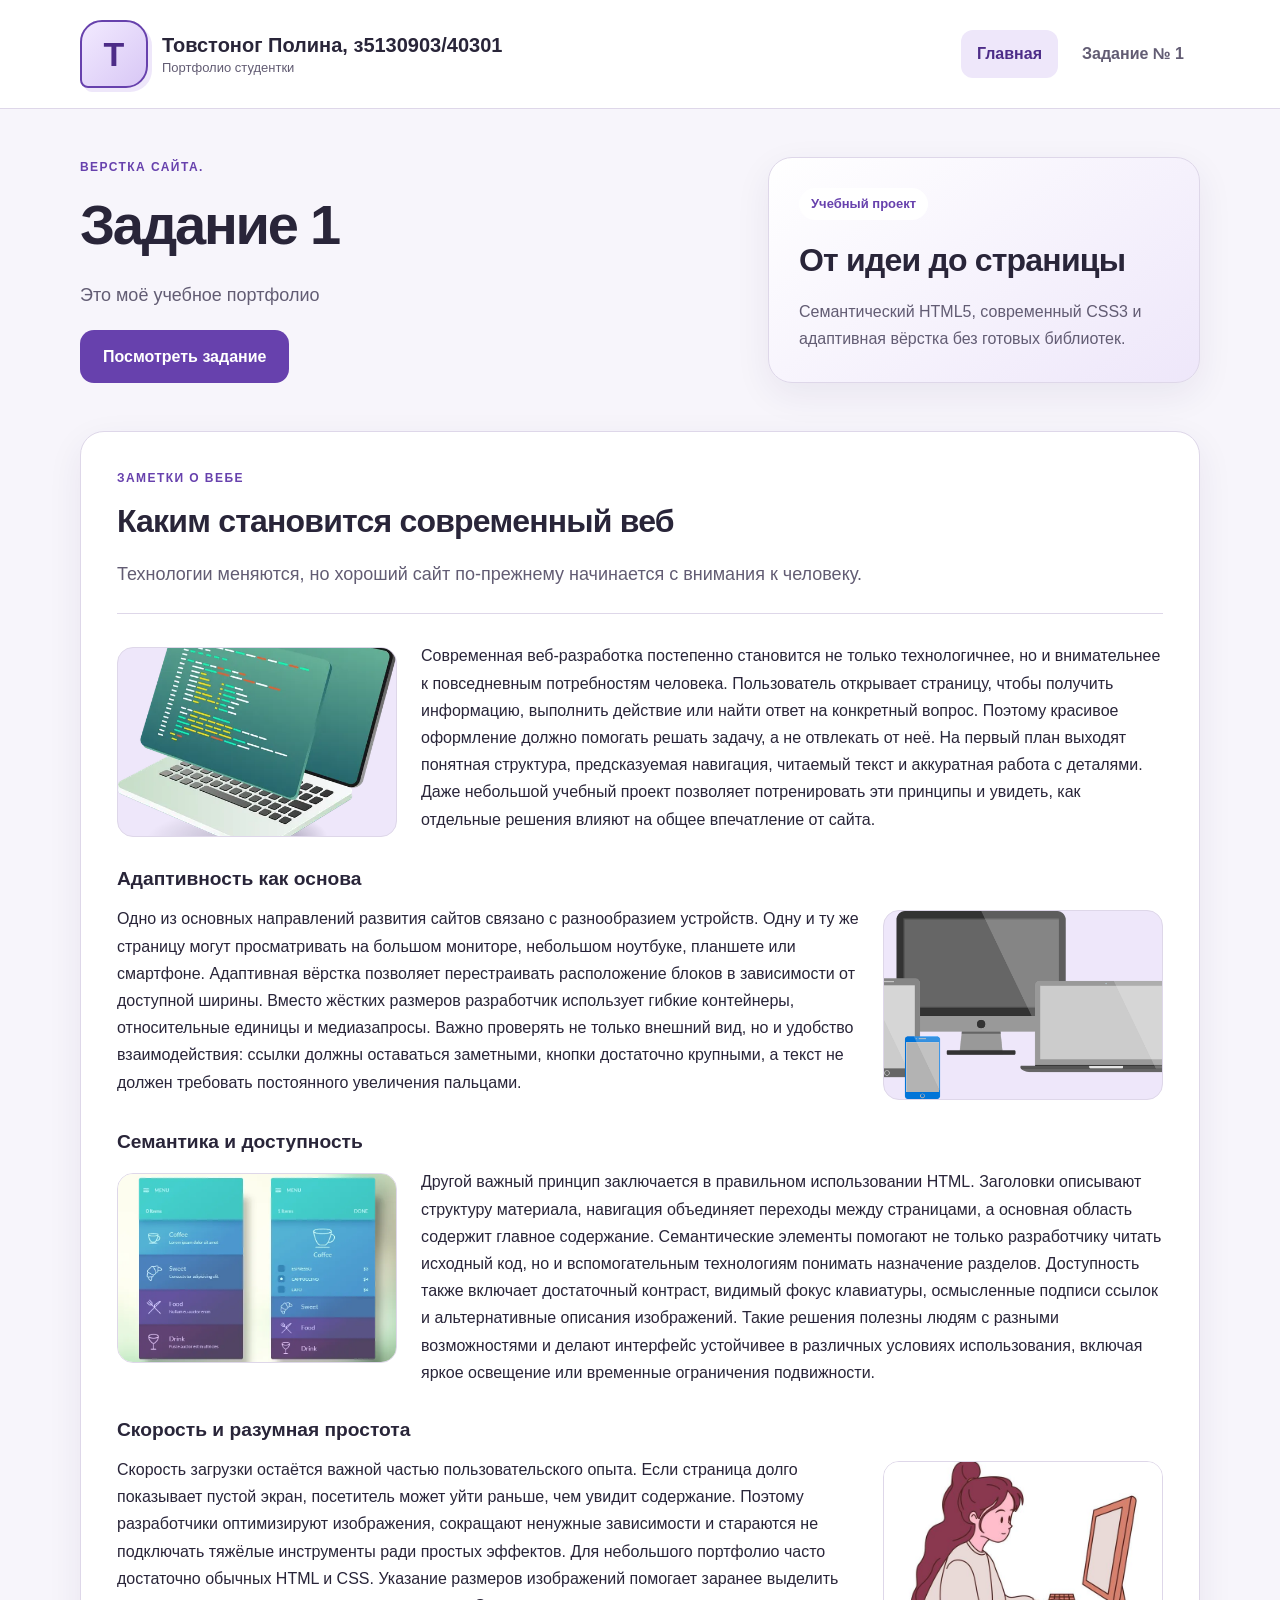
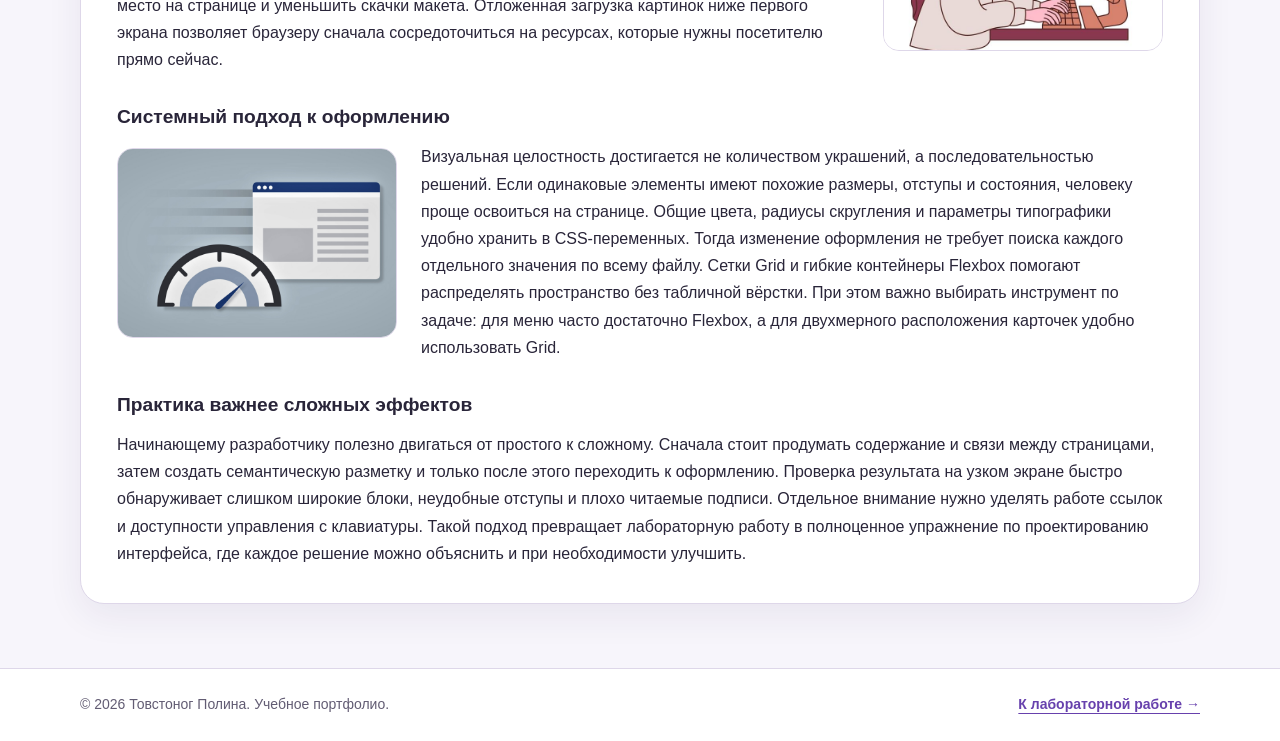
==== index.html @ 8fb8e0f7 "Add files via upload" ====
<!DOCTYPE html> <!-- Указываем, что документ использует современный стандарт HTML5. -->
<html lang="ru"> <!-- Открываем документ и сообщаем браузеру, что язык страницы — русский. -->
<head> <!-- Начинаем служебную часть: её содержимое не выводится в основной области страницы. -->
    <meta charset="UTF-8"> <!-- Устанавливаем кодировку UTF-8 для корректного отображения кириллицы. -->
    <meta name="viewport" content="width=device-width, initial-scale=1.0"> <!-- Подстраиваем ширину страницы под экран устройства, в том числе смартфона. -->
    <meta name="description" content="Учебное портфолио Полины: знакомство, статья о веб-разработке и лабораторная работа по прототипированию."> <!-- Добавляем краткое описание страницы. -->
    <title>Товстоног Полина, з5130903/40301</title> <!-- Задаём название вкладки браузера. -->
    <link rel="stylesheet" href="style.css"> <!-- Подключаем общий внешний файл стилей для обеих страниц. -->
</head> <!-- Завершаем служебную часть документа. -->
<body> <!-- Открываем видимую часть страницы. -->
    <a class="skip-link" href="#main-content">Перейти к содержимому</a> <!-- Позволяем пользователю клавиатуры быстро пропустить навигацию. -->
    <header class="site-header"> <!-- Создаём семантическую шапку сайта. -->
        <div class="container header-inner"> <!-- Ограничиваем ширину содержимого шапки и располагаем его с помощью Flexbox. -->
            <a class="brand" href="index.html" aria-label="Главная страница"> <!-- Делаем название и логотип ссылкой на главную. -->
                <span class="logo" aria-hidden="true">Т</span> <!-- Создаём логотип без изображения: внешний вид полностью задаётся в CSS. -->
                <span class="brand-text">Товстоног Полина, з5130903/40301<span class="brand-caption">Портфолио студентки</span></span> <!-- Выводим имя и поясняющую подпись. -->
            </a> <!-- Закрываем ссылку с логотипом и названием. -->
            <nav class="site-nav" aria-label="Основная навигация"> <!-- Обозначаем основной блок навигации по сайту. -->
                <ul class="nav-list"> <!-- Объединяем пункты меню в неупорядоченный список. -->
                    <li><a href="index.html" aria-current="page">Главная</a></li> <!-- Ссылаемся на главную и отмечаем её как текущую страницу. -->
                    <li><a href="task1.html">Задание № 1</a></li> <!-- Добавляем переход на отдельную страницу лабораторной работы. -->
                </ul> <!-- Закрываем список пунктов меню. -->
            </nav> <!-- Завершаем навигационный блок. -->
        </div> <!-- Закрываем внутренний контейнер шапки. -->
    </header> <!-- Завершаем шапку сайта. -->
    <main id="main-content" class="container main-content"> <!-- Открываем основную область страницы; идентификатор используется ссылкой быстрого перехода. -->
        <section class="hero" aria-labelledby="hero-title"> <!-- Создаём вводный раздел и связываем его с заголовком. -->
            <div> <!-- Объединяем текстовую часть вводного блока. -->
                <p class="eyebrow">Верстка сайта.</p> <!-- Добавляем небольшую надпись над главным заголовком. -->
                <h1 id="hero-title">Задание 1</h1> <!-- Выводим главный заголовок страницы. -->
                <p class="hero-description">Это моё учебное портфолио</p> <!-- Кратко объясняем назначение портфолио. -->
                <a class="button" href="task1.html">Посмотреть задание</a> <!-- Оформляем обычную ссылку как кнопку перехода. -->
            </div> <!-- Завершаем текстовую часть вводного блока. -->
            <aside class="intro-card" aria-label="О проекте"> <!-- Добавляем вспомогательную информацию о проекте. -->
                <span class="card-label">Учебный проект</span> <!-- Выводим короткую подпись карточки. -->
                <h2>От идеи до страницы</h2> <!-- Добавляем заголовок информационной карточки. -->
                <p>Семантический HTML5, современный CSS3 и адаптивная вёрстка без готовых библиотек.</p> <!-- Перечисляем основные особенности реализации. -->
            </aside> <!-- Закрываем вспомогательную карточку. -->
        </section> <!-- Завершаем вводный раздел. -->
        <article class="article-card" aria-labelledby="article-title"> <!-- Создаём самостоятельную статью; её текст превышает 350 слов. -->
            <header class="article-header"> <!-- Выделяем вступительную часть статьи. -->
                <p class="eyebrow">Заметки о вебе</p> <!-- Обозначаем рубрику статьи. -->
                <h2 id="article-title">Каким становится современный веб</h2> <!-- Выводим заголовок статьи. -->
                <p class="article-lead">Технологии меняются, но хороший сайт по-прежнему начинается с внимания к человеку.</p> <!-- Добавляем краткое вступление к статье. -->
            </header> <!-- Завершаем заголовочную часть статьи. -->
            <div class="article-body"> <!-- Объединяем текст и изображения; контейнер удерживает плавающие элементы внутри себя. -->
                <img class="article-image float-left" src="images/pic1.jpg" alt="Рабочее место для изучения веб-разработки" width="280" height="190"> <!-- Первое изображение обтекается текстом справа благодаря float: left. -->
                <p>Современная веб-разработка постепенно становится не только технологичнее, но и внимательнее к повседневным потребностям человека. Пользователь открывает страницу, чтобы получить информацию, выполнить действие или найти ответ на конкретный вопрос. Поэтому красивое оформление должно помогать решать задачу, а не отвлекать от неё. На первый план выходят понятная структура, предсказуемая навигация, читаемый текст и аккуратная работа с деталями. Даже небольшой учебный проект позволяет потренировать эти принципы и увидеть, как отдельные решения влияют на общее впечатление от сайта.</p> <!-- Первый абзац раскрывает значение удобства и структуры интерфейса. -->
                <h3>Адаптивность как основа</h3> <!-- Открываем подраздел об адаптации сайта к разным экранам. -->
                <img class="article-image float-right" src="images/pic2.jpg" alt="Просмотр сайта на экранах разных устройств" width="280" height="190" loading="lazy"> <!-- Второе изображение прижимаем вправо; отложенная загрузка уменьшает начальную нагрузку. -->
                <p>Одно из основных направлений развития сайтов связано с разнообразием устройств. Одну и ту же страницу могут просматривать на большом мониторе, небольшом ноутбуке, планшете или смартфоне. Адаптивная вёрстка позволяет перестраивать расположение блоков в зависимости от доступной ширины. Вместо жёстких размеров разработчик использует гибкие контейнеры, относительные единицы и медиазапросы. Важно проверять не только внешний вид, но и удобство взаимодействия: ссылки должны оставаться заметными, кнопки достаточно крупными, а текст не должен требовать постоянного увеличения пальцами.</p> <!-- Объясняем назначение адаптивной вёрстки и медиазапросов. -->
                <h3>Семантика и доступность</h3> <!-- Добавляем подраздел о смысловой структуре HTML. -->
                <img class="article-image float-left" src="images/pic3.jpg" alt="Изучение структуры HTML-документа" width="280" height="190" loading="lazy"> <!-- Третье изображение располагаем слева с обтеканием справа. -->
                <p>Другой важный принцип заключается в правильном использовании HTML. Заголовки описывают структуру материала, навигация объединяет переходы между страницами, а основная область содержит главное содержание. Семантические элементы помогают не только разработчику читать исходный код, но и вспомогательным технологиям понимать назначение разделов. Доступность также включает достаточный контраст, видимый фокус клавиатуры, осмысленные подписи ссылок и альтернативные описания изображений. Такие решения полезны людям с разными возможностями и делают интерфейс устойчивее в различных условиях использования, включая яркое освещение или временные ограничения подвижности.</p> <!-- Рассказываем о семантических элементах и доступности интерфейса. -->
                <h3>Скорость и разумная простота</h3> <!-- Начинаем подраздел о производительности сайта. -->
                <img class="article-image float-right" src="images/pic4.jpg" alt="Проверка скорости и качества веб-страницы" width="280" height="190" loading="lazy"> <!-- Четвёртое изображение размещаем справа и загружаем отложенно. -->
                <p>Скорость загрузки остаётся важной частью пользовательского опыта. Если страница долго показывает пустой экран, посетитель может уйти раньше, чем увидит содержание. Поэтому разработчики оптимизируют изображения, сокращают ненужные зависимости и стараются не подключать тяжёлые инструменты ради простых эффектов. Для небольшого портфолио часто достаточно обычных HTML и CSS. Указание размеров изображений помогает заранее выделить место на странице и уменьшить скачки макета. Отложенная загрузка картинок ниже первого экрана позволяет браузеру сначала сосредоточиться на ресурсах, которые нужны посетителю прямо сейчас.</p> <!-- Описываем способы уменьшения нагрузки и предотвращения скачков макета. -->
                <h3>Системный подход к оформлению</h3> <!-- Добавляем подраздел о согласованности дизайна. -->
                <img class="article-image float-left" src="images/pic5.jpg" alt="Подбор цветов и компонентов интерфейса" width="280" height="190" loading="lazy"> <!-- Пятое изображение размещаем слева, сохраняя чередование иллюстраций. -->
                <p>Визуальная целостность достигается не количеством украшений, а последовательностью решений. Если одинаковые элементы имеют похожие размеры, отступы и состояния, человеку проще освоиться на странице. Общие цвета, радиусы скругления и параметры типографики удобно хранить в CSS-переменных. Тогда изменение оформления не требует поиска каждого отдельного значения по всему файлу. Сетки Grid и гибкие контейнеры Flexbox помогают распределять пространство без табличной вёрстки. При этом важно выбирать инструмент по задаче: для меню часто достаточно Flexbox, а для двухмерного расположения карточек удобно использовать Grid.</p> <!-- Объясняем пользу CSS-переменных, единых стилей, Flexbox и Grid. -->
                <h3>Практика важнее сложных эффектов</h3> <!-- Открываем заключительный подраздел статьи. -->
                <p>Начинающему разработчику полезно двигаться от простого к сложному. Сначала стоит продумать содержание и связи между страницами, затем создать семантическую разметку и только после этого переходить к оформлению. Проверка результата на узком экране быстро обнаруживает слишком широкие блоки, неудобные отступы и плохо читаемые подписи. Отдельное внимание нужно уделять работе ссылок и доступности управления с клавиатуры. Такой подход превращает лабораторную работу в полноценное упражнение по проектированию интерфейса, где каждое решение можно объяснить и при необходимости улучшить.</p> <!-- Завершаем статью рекомендациями по разработке и проверке сайта. -->
            </div> <!-- Закрываем контейнер статьи с текстом и пятью изображениями. -->
        </article> <!-- Завершаем самостоятельную статью. -->
    </main> <!-- Закрываем основное содержимое главной страницы. -->
    <footer class="site-footer"> <!-- Создаём семантический подвал сайта. -->
        <div class="container footer-inner"> <!-- Ограничиваем ширину содержимого подвала и задаём гибкое расположение элементов. -->
            <p>© 2026 Товстоног Полина. Учебное портфолио.</p> <!-- Выводим информацию об авторе проекта. -->
            <a href="task1.html">К лабораторной работе →</a> <!-- Добавляем дополнительный переход на страницу задания. -->
        </div> <!-- Закрываем внутренний контейнер подвала. -->
    </footer> <!-- Завершаем подвал сайта. -->
</body> <!-- Закрываем видимую часть документа. -->
</html> <!-- Завершаем HTML-документ. -->
---- style.css ----
/* ==========================================================
   1. ОБЩИЕ НАСТРОЙКИ И ПЕРЕМЕННЫЕ
   Переменные позволяют менять оформление сразу на всём сайте.
   ========================================================== */

   :root {
    --page-bg: #f7f5fb;          /* Основной фон страницы. */
    --surface: #ffffff;        /* Фон карточек и шапки. */
    --text: #292539;            /* Основной цвет текста. */
    --muted: #625c73;           /* Цвет второстепенных подписей. */
    --accent: #6741ad;          /* Основной акцентный цвет. */
    --accent-dark: #4d2c88;     /* Цвет активного взаимодействия. */
    --accent-light: #eee7fa;    /* Светлый фон выделенных элементов. */
    --border: #ded7e9;          /* Цвет границ. */
    --radius: 24px;            /* Общее скругление крупных карточек. */
    --shadow: 0 12px 36px rgb(48 31 82 / 7%); /* Мягкая тень. */
}

/* Размер элемента включает внутренние отступы и границы.
   Это облегчает расчёт ширины и предотвращает переполнение. */
*,
*::before,
*::after {
    box-sizing: border-box;
}

body {
    margin: 0;                         /* Убираем стандартный отступ браузера. */
    min-height: 100vh;                  /* Страница занимает не меньше высоты окна. */
    display: flex;                     /* Располагаем шапку, main и подвал гибко. */
    flex-direction: column;            /* Основные области идут сверху вниз. */
    font-family: Arial, Helvetica, sans-serif; /* Используем локальные шрифты. */
    font-size: 16px;
    line-height: 1.7;                   /* Делаем длинный текст удобным для чтения. */
    color: var(--text);
    background: var(--page-bg);
    overflow-wrap: anywhere;            /* Очень длинные слова не расширяют страницу. */
}

/* Общая ширина содержимого: до 1120px на ПК и с отступами на телефоне. */
.container {
    width: min(1120px, calc(100% - 40px));
    margin-inline: auto;                /* Центрируем контейнер по горизонтали. */
}

.main-content {
    flex: 1;                           /* При коротком содержимом подвал остаётся внизу. */
    padding-block: 48px 64px;
    min-width: 0;
}

/* Убираем верхние отступы для предсказуемой вертикальной композиции. */
h1,
h2,
h3,
p {
    margin-top: 0;
}

h1,
h2,
h3 {
    line-height: 1.25;
}

h1 {
    margin-bottom: 20px;
    font-size: clamp(2rem, 5vw, 3.5rem); /* Размер плавно меняется вместе с экраном. */
    letter-spacing: -0.04em;
}

h2 {
    margin-bottom: 18px;
    font-size: clamp(1.5rem, 3vw, 2rem);
    letter-spacing: -0.025em;
}

h3 {
    margin-bottom: 14px;
    font-size: 1.2rem;
}

p {
    margin-bottom: 20px;
}

a {
    color: var(--accent);
    text-underline-offset: 4px;         /* Отодвигаем подчёркивание от букв. */
}

a:hover {
    color: var(--accent-dark);
}

/* Видимый контур помогает пользователям, которые перемещаются клавишей Tab. */
a:focus-visible {
    outline: 3px solid var(--accent);
    outline-offset: 5px;
}

/* ==========================================================
   2. ССЫЛКА БЫСТРОГО ПЕРЕХОДА
   Обычно скрыта за экраном, появляется при фокусе с клавиатуры.
   ========================================================== */

.skip-link {
    position: absolute;
    top: 12px;
    left: 12px;
    z-index: 10;
    padding: 10px 16px;
    color: var(--surface);
    background: var(--accent-dark);
    border-radius: 10px;
    transform: translateY(-200%);
}

.skip-link:focus {
    transform: translateY(0);
}

/* ==========================================================
   3. ШАПКА И CSS-ЛОГОТИП
   Flexbox располагает бренд слева, а меню справа.
   ========================================================== */

.site-header {
    background: var(--surface);
    border-bottom: 1px solid var(--border);
}

.header-inner {
    display: flex;
    justify-content: space-between;    /* Разводим бренд и меню по краям. */
    align-items: center;               /* Выравниваем элементы по вертикали. */
    gap: 24px;
    padding-block: 20px;
}

.brand {
    display: flex;
    align-items: center;
    gap: 14px;
    min-width: 0;
    color: var(--text);
    text-decoration: none;
}

/* Логотип размером 68 × 68px.
   Изображений нет: только буква, рамка, градиент, тень и скругление. */
.logo {
    display: grid;
    place-items: center;               /* Центрируем букву по обеим осям. */
    width: 68px;
    height: 68px;
    flex-shrink: 0;                     /* Не даём Flexbox уменьшать логотип. */
    border: 2px solid var(--accent);
    border-radius: 22px 22px 22px 8px;
    background: linear-gradient(135deg, #f2eaff, #d8c7f5);
    box-shadow: 4px 4px 0 var(--accent-light);
    color: var(--accent-dark);
    font-size: 34px;
    font-weight: 800;
    line-height: 1;
}

.brand-text {
    font-size: 20px;
    font-weight: 700;
    line-height: 1.4;
}

.brand-caption {
    display: block;                    /* Подпись начинается с новой строки. */
    color: var(--muted);
    font-size: 13px;
    font-weight: 400;
}

/* ==========================================================
   4. НАВИГАЦИЯ
   Убираем стандартные маркеры списка и располагаем ссылки в ряд.
   ========================================================== */

.nav-list {
    display: flex;
    flex-wrap: wrap;                    /* При нехватке места пункты переносятся. */
    gap: 8px;
    margin: 0;
    padding: 0;
    list-style: none;
}

.nav-list a {
    display: block;
    padding: 10px 16px;
    border-radius: 12px;
    color: var(--muted);
    font-weight: 600;
    text-decoration: none;
    transition: background-color 0.2s ease, color 0.2s ease;
}

/* aria-current одновременно сообщает текущую страницу
   вспомогательным технологиям и служит селектором оформления. */
.nav-list a[aria-current="page"],
.nav-list a:hover {
    color: var(--accent-dark);
    background: var(--accent-light);
}

/* ==========================================================
   5. ВВОДНЫЙ БЛОК И КНОПКИ-ССЫЛКИ
   Grid создаёт две колонки разной ширины.
   ========================================================== */

.hero {
    display: grid;
    grid-template-columns: minmax(0, 1.5fr) minmax(0, 1fr);
    align-items: center;
    gap: 40px;
    margin-bottom: 48px;
}

.eyebrow {
    margin-bottom: 12px;
    color: var(--accent);
    font-size: 12px;
    font-weight: 700;
    letter-spacing: 0.12em;
    text-transform: uppercase;
}

.hero-description {
    max-width: 62ch;                    /* Ограничиваем длину строки для читаемости. */
    color: var(--muted);
    font-size: 18px;
}

.button {
    display: inline-flex;
    justify-content: center;
    align-items: center;
    min-height: 48px;                   /* Достаточная высота для касания пальцем. */
    padding: 12px 22px;
    border: 1px solid transparent;
    border-radius: 14px;
    background: var(--accent);
    color: var(--surface);
    font-weight: 700;
    text-align: center;
    text-decoration: none;
    transition: background-color 0.2s ease;
}

.button:hover {
    background: var(--accent-dark);
    color: var(--surface);
}

.intro-card {
    padding: 30px;
    border: 1px solid var(--border);
    border-radius: var(--radius);
    background: linear-gradient(145deg, #ffffff, #eee7fa);
    box-shadow: var(--shadow);
}

.card-label {
    display: inline-block;
    margin-bottom: 20px;
    padding: 5px 12px;
    border-radius: 999px;               /* Получаем форму вытянутой капсулы. */
    background: var(--surface);
    color: var(--accent);
    font-size: 13px;
    font-weight: 700;
}

.intro-card p {
    margin-bottom: 0;
    color: var(--muted);
}

/* ==========================================================
   6. СТАТЬЯ И ОБТЕКАНИЕ ИЗОБРАЖЕНИЙ
   Float применяется только к картинкам, не к макету сайта.
   ========================================================== */

.article-card,
.content-card {
    padding: 36px;
    border: 1px solid var(--border);
    border-radius: var(--radius);
    background: var(--surface);
    box-shadow: var(--shadow);
    min-width: 0;                       /* Разрешаем карточкам сжиматься внутри Grid. */
}

.article-header {
    margin-bottom: 28px;
    padding-bottom: 24px;
    border-bottom: 1px solid var(--border);
}

.article-lead {
    margin-bottom: 0;
    color: var(--muted);
    font-size: 18px;
}

/* flow-root создаёт независимый контекст форматирования.
   Благодаря этому контейнер учитывает высоту плавающих картинок. */
.article-body {
    display: flow-root;
}

.article-body p {
    text-align: left;
}

/* Каждый подраздел начинается ниже предыдущих плавающих картинок.
   Внутри подраздела следующий за картинкой абзац обтекает её. */
.article-body h3 {
    clear: both;
    padding-top: 12px;
}

.article-image {
    display: block;
    width: 280px;
    max-width: 44%;                     /* На средних экранах оставляем место тексту. */
    height: auto;
    aspect-ratio: 28 / 19;              /* Сохраняем заданные пропорции области. */
    object-fit: cover;                  /* Фото заполняет область без искажения. */
    border: 1px solid var(--border);
    border-radius: 16px;
    background: var(--accent-light);    /* Фон области до загрузки изображения. */
    color: var(--muted);
    font-size: 14px;
}

.float-left {
    float: left;                       /* Прижимаем картинку влево, текст идёт справа. */
    margin: 5px 24px 18px 0;            /* Отделяем изображение от текста. */
}

.float-right {
    float: right;                      /* Прижимаем картинку вправо, текст идёт слева. */
    margin: 5px 0 18px 24px;
}

.article-body > :last-child {
    margin-bottom: 0;
}

/* ==========================================================
   7. СТРАНИЦА ЛАБОРАТОРНОЙ РАБОТЫ
   Основная колонка шире вспомогательной.
   ========================================================== */

.page-intro {
    margin-bottom: 36px;
}

.task-grid {
    display: grid;
    grid-template-columns: minmax(0, 1.7fr) minmax(0, 1fr);
    align-items: start;                 /* Карточки не растягиваются по высоте ряда. */
    gap: 24px;
}

.content-card h2:not(:first-child) {
    margin-top: 32px;
}

.content-card > :last-child {
    margin-bottom: 0;
}

.check-list {
    margin: 0;
    padding-left: 24px;
}

.check-list li {
    margin-bottom: 10px;
    padding-left: 4px;
}

.check-list li::marker {
    color: var(--accent);              /* Выделяем маркеры списка акцентным цветом. */
}

.project-details {
    margin: 0 0 28px;
}

.project-details dt {
    margin-top: 18px;
    color: var(--muted);
    font-size: 14px;
}

.project-details dt:first-child {
    margin-top: 0;
}

.project-details dd {
    margin: 4px 0 0;                    /* Убираем стандартный левый отступ dd. */
    font-weight: 600;
}

.task-aside .button {
    width: 100%;
}

/* ==========================================================
   8. ПОДВАЛ
   На широком экране подпись и ссылка находятся по краям.
   ========================================================== */

.site-footer {
    border-top: 1px solid var(--border);
    background: var(--surface);
}

.footer-inner {
    display: flex;
    justify-content: space-between;
    align-items: center;
    gap: 16px;
    padding-block: 24px;
    color: var(--muted);
    font-size: 14px;
}

.footer-inner p {
    margin: 0;
}

.footer-inner a {
    font-weight: 600;
}

/* ==========================================================
   9. АДАПТИВНОСТЬ: ПЛАНШЕТЫ И УЗКИЕ ОКНА
   Правила действуют при ширине области просмотра не более 800px.
   ========================================================== */

@media (max-width: 800px) {
    .header-inner {
        flex-wrap: wrap;               /* Разрешаем меню перейти на следующую строку. */
    }

    .hero,
    .task-grid {
        grid-template-columns: minmax(0, 1fr); /* Заменяем две колонки одной. */
    }

    .hero {
        gap: 24px;
    }

    .main-content {
        padding-block: 32px 48px;
    }

    .article-card,
    .content-card {
        padding: 28px;
    }
}

/* ==========================================================
   10. АДАПТИВНОСТЬ: СМАРТФОНЫ
   Уменьшаем отступы, перестраиваем меню и отменяем float.
   ========================================================== */

@media (max-width: 560px) {
    .container {
        width: calc(100% - 28px);       /* Оставляем по 14px с каждой стороны. */
    }

    .header-inner {
        gap: 20px;
        padding-block: 16px;
    }

    .logo {
        width: 56px;
        height: 56px;
        border-radius: 18px 18px 18px 6px;
        font-size: 28px;
    }

    .site-nav {
        width: 100%;                   /* Меню занимает отдельную строку. */
    }

    .nav-list {
        gap: 8px;
    }

    .nav-list li {
        flex: 1 1 130px;               /* Пункты делят строку; при необходимости переносятся. */
    }

    .nav-list a {
        padding: 11px 12px;
        text-align: center;
    }

    .hero {
        margin-bottom: 28px;
    }

    .hero-description,
    .article-lead {
        font-size: 16px;
    }

    .intro-card,
    .article-card,
    .content-card {
        padding: 22px;
        border-radius: 20px;
    }

    .article-image {
        width: 100%;
        max-width: 100%;
    }

    .float-left,
    .float-right {
        float: none;                   /* На телефоне текст идёт под изображением. */
        margin: 0 0 20px;
    }

    .footer-inner {
        flex-direction: column;        /* Элементы подвала располагаются вертикально. */
        align-items: flex-start;
        gap: 8px;
    }
}

/* Уважение настройки пользователя, который предпочитает меньше анимации. */
@media (prefers-reduced-motion: reduce) {
    .nav-list a,
    .button {
        transition: none;
    }
}
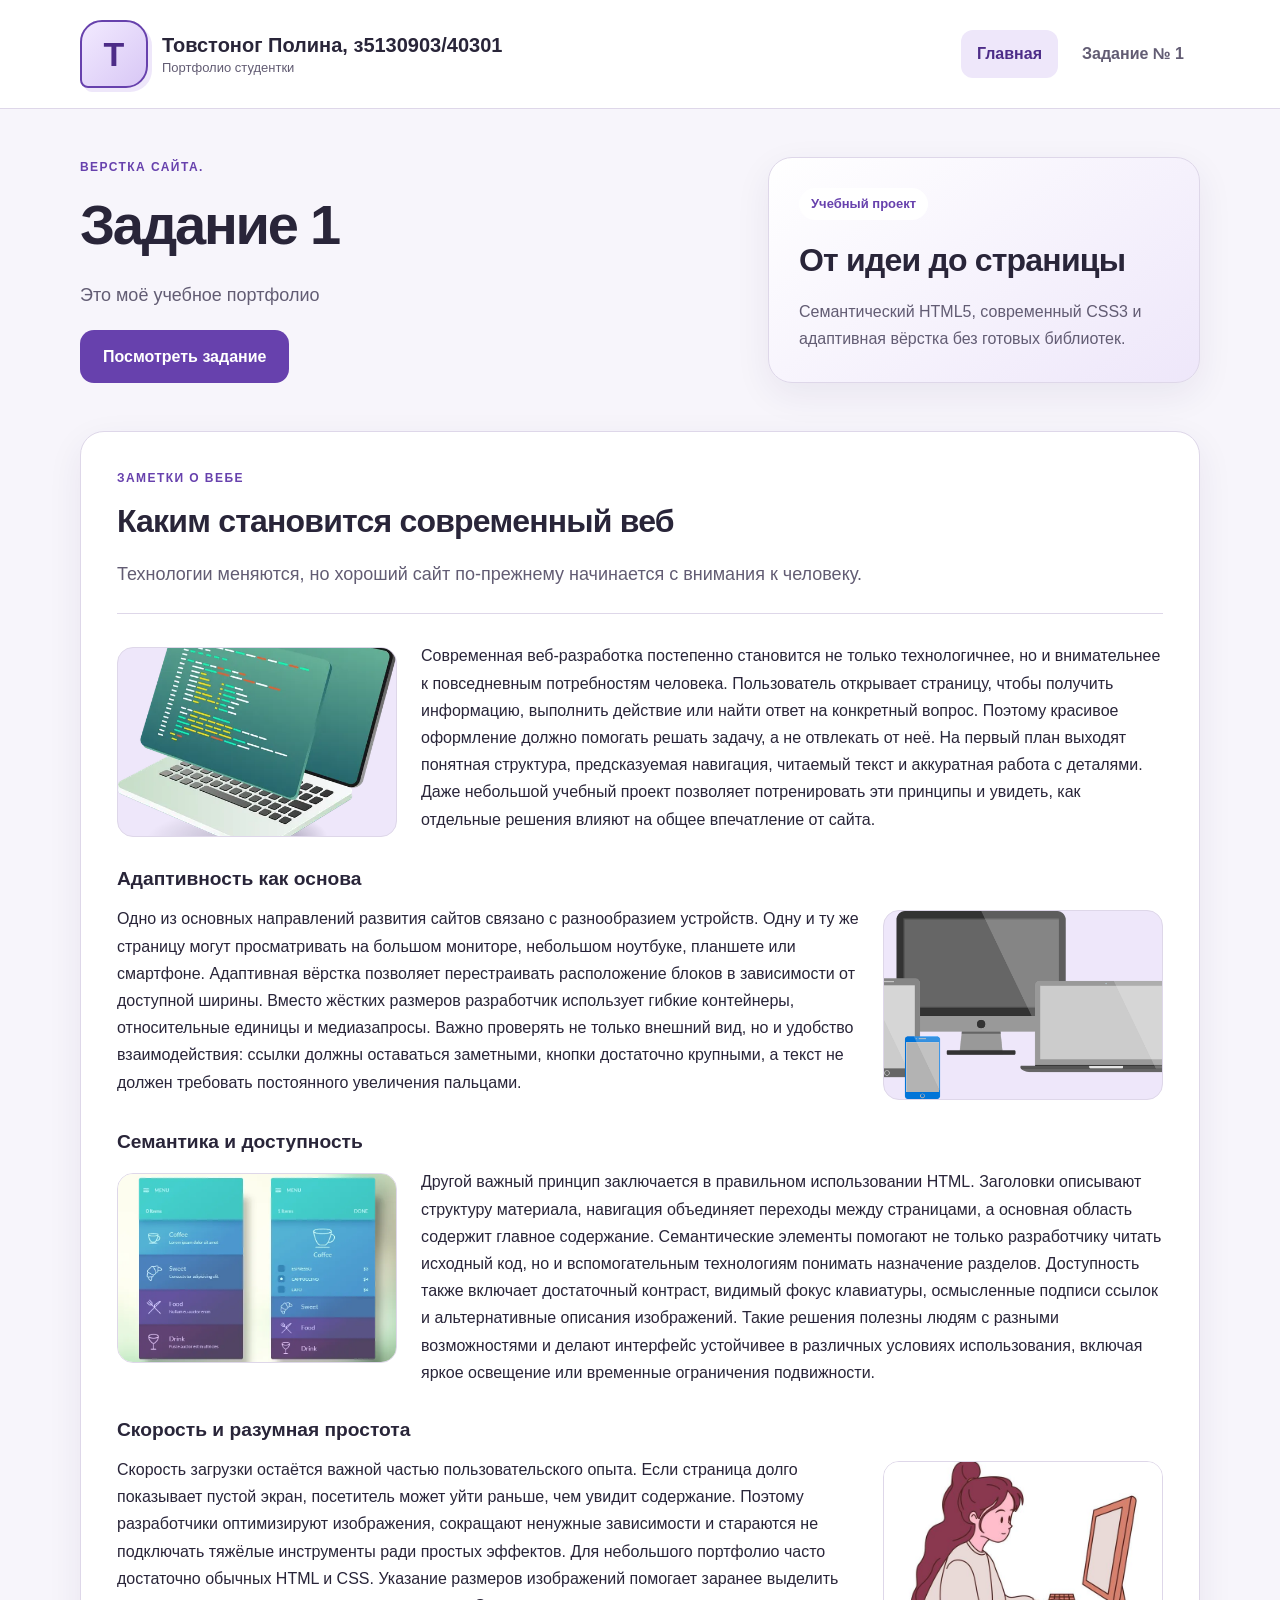
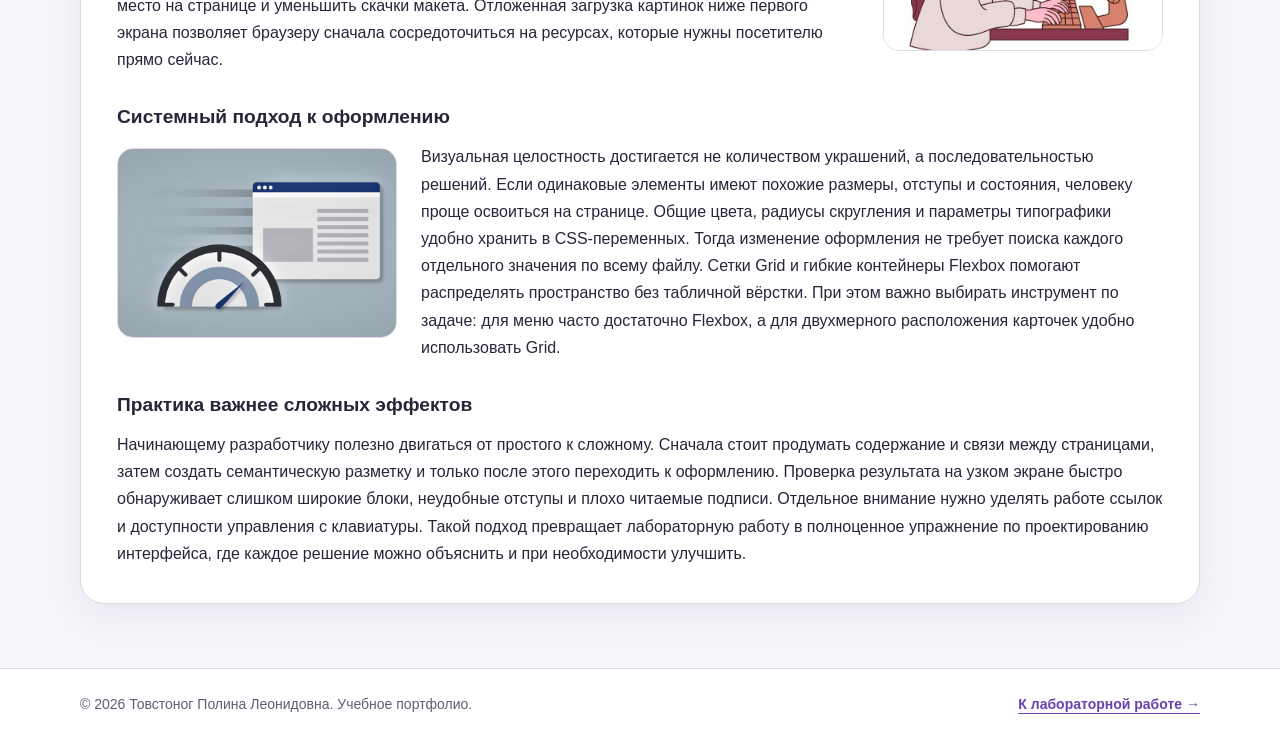
==== commit 8bb2326e: "Update index.html" ====
--- a/index.html
+++ b/index.html
@@ -4,7 +4,7 @@
     <meta charset="UTF-8"> <!-- Устанавливаем кодировку UTF-8 для корректного отображения кириллицы. -->
     <meta name="viewport" content="width=device-width, initial-scale=1.0"> <!-- Подстраиваем ширину страницы под экран устройства, в том числе смартфона. -->
     <meta name="description" content="Учебное портфолио Полины: знакомство, статья о веб-разработке и лабораторная работа по прототипированию."> <!-- Добавляем краткое описание страницы. -->
-    <title>Товстоног Полина, з5130903/40301</title> <!-- Задаём название вкладки браузера. -->
+    <title>Товстоног Полина Леонидовна, з5130903/40301</title> <!-- Задаём название вкладки браузера. -->
     <link rel="stylesheet" href="style.css"> <!-- Подключаем общий внешний файл стилей для обеих страниц. -->
 </head> <!-- Завершаем служебную часть документа. -->
 <body> <!-- Открываем видимую часть страницы. -->
@@ -65,9 +65,9 @@
     </main> <!-- Закрываем основное содержимое главной страницы. -->
     <footer class="site-footer"> <!-- Создаём семантический подвал сайта. -->
         <div class="container footer-inner"> <!-- Ограничиваем ширину содержимого подвала и задаём гибкое расположение элементов. -->
-            <p>© 2026 Товстоног Полина. Учебное портфолио.</p> <!-- Выводим информацию об авторе проекта. -->
+            <p>© 2026 Товстоног Полина Леонидовна. Учебное портфолио.</p> <!-- Выводим информацию об авторе проекта. -->
             <a href="task1.html">К лабораторной работе →</a> <!-- Добавляем дополнительный переход на страницу задания. -->
         </div> <!-- Закрываем внутренний контейнер подвала. -->
     </footer> <!-- Завершаем подвал сайта. -->
 </body> <!-- Закрываем видимую часть документа. -->
-</html> <!-- Завершаем HTML-документ. -->+</html> <!-- Завершаем HTML-документ. -->
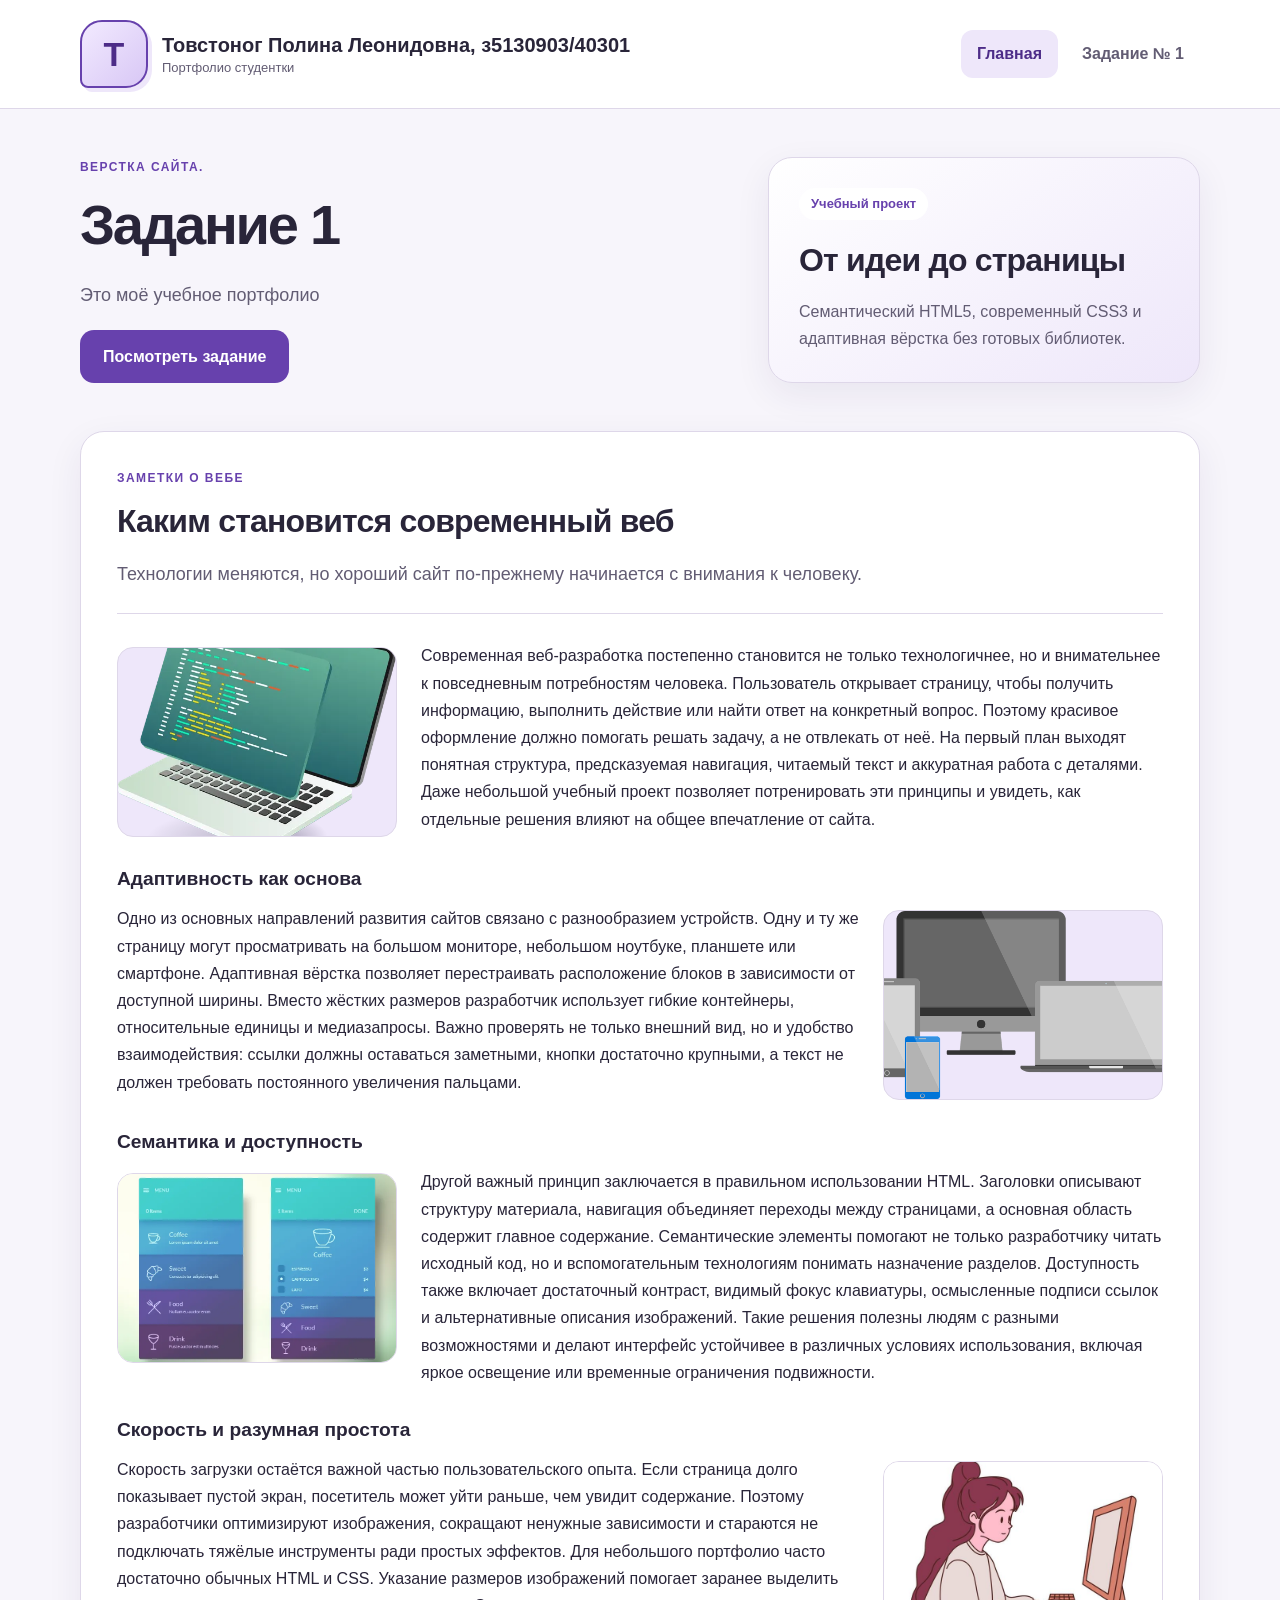
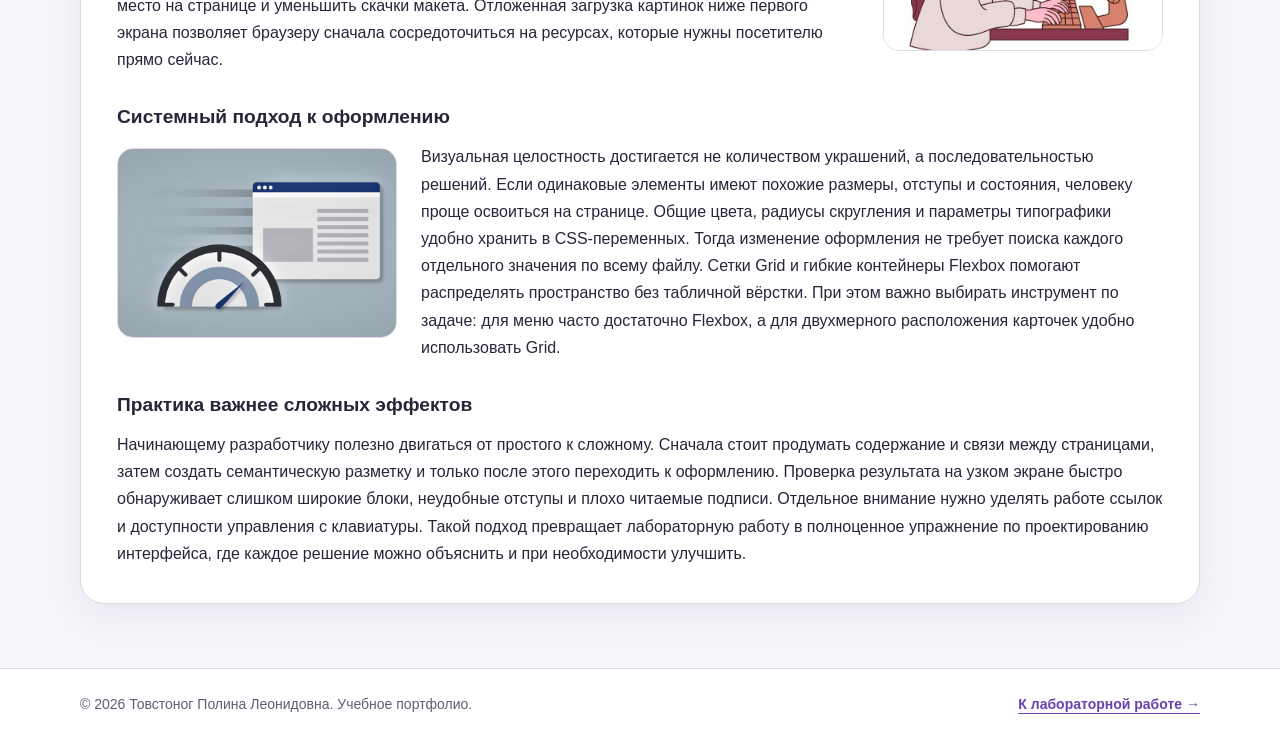
==== commit e1b9d94e: "Update index.html" ====
--- a/index.html
+++ b/index.html
@@ -13,7 +13,7 @@
         <div class="container header-inner"> <!-- Ограничиваем ширину содержимого шапки и располагаем его с помощью Flexbox. -->
             <a class="brand" href="index.html" aria-label="Главная страница"> <!-- Делаем название и логотип ссылкой на главную. -->
                 <span class="logo" aria-hidden="true">Т</span> <!-- Создаём логотип без изображения: внешний вид полностью задаётся в CSS. -->
-                <span class="brand-text">Товстоног Полина, з5130903/40301<span class="brand-caption">Портфолио студентки</span></span> <!-- Выводим имя и поясняющую подпись. -->
+                <span class="brand-text">Товстоног Полина Леонидовна, з5130903/40301<span class="brand-caption">Портфолио студентки</span></span> <!-- Выводим имя и поясняющую подпись. -->
             </a> <!-- Закрываем ссылку с логотипом и названием. -->
             <nav class="site-nav" aria-label="Основная навигация"> <!-- Обозначаем основной блок навигации по сайту. -->
                 <ul class="nav-list"> <!-- Объединяем пункты меню в неупорядоченный список. -->
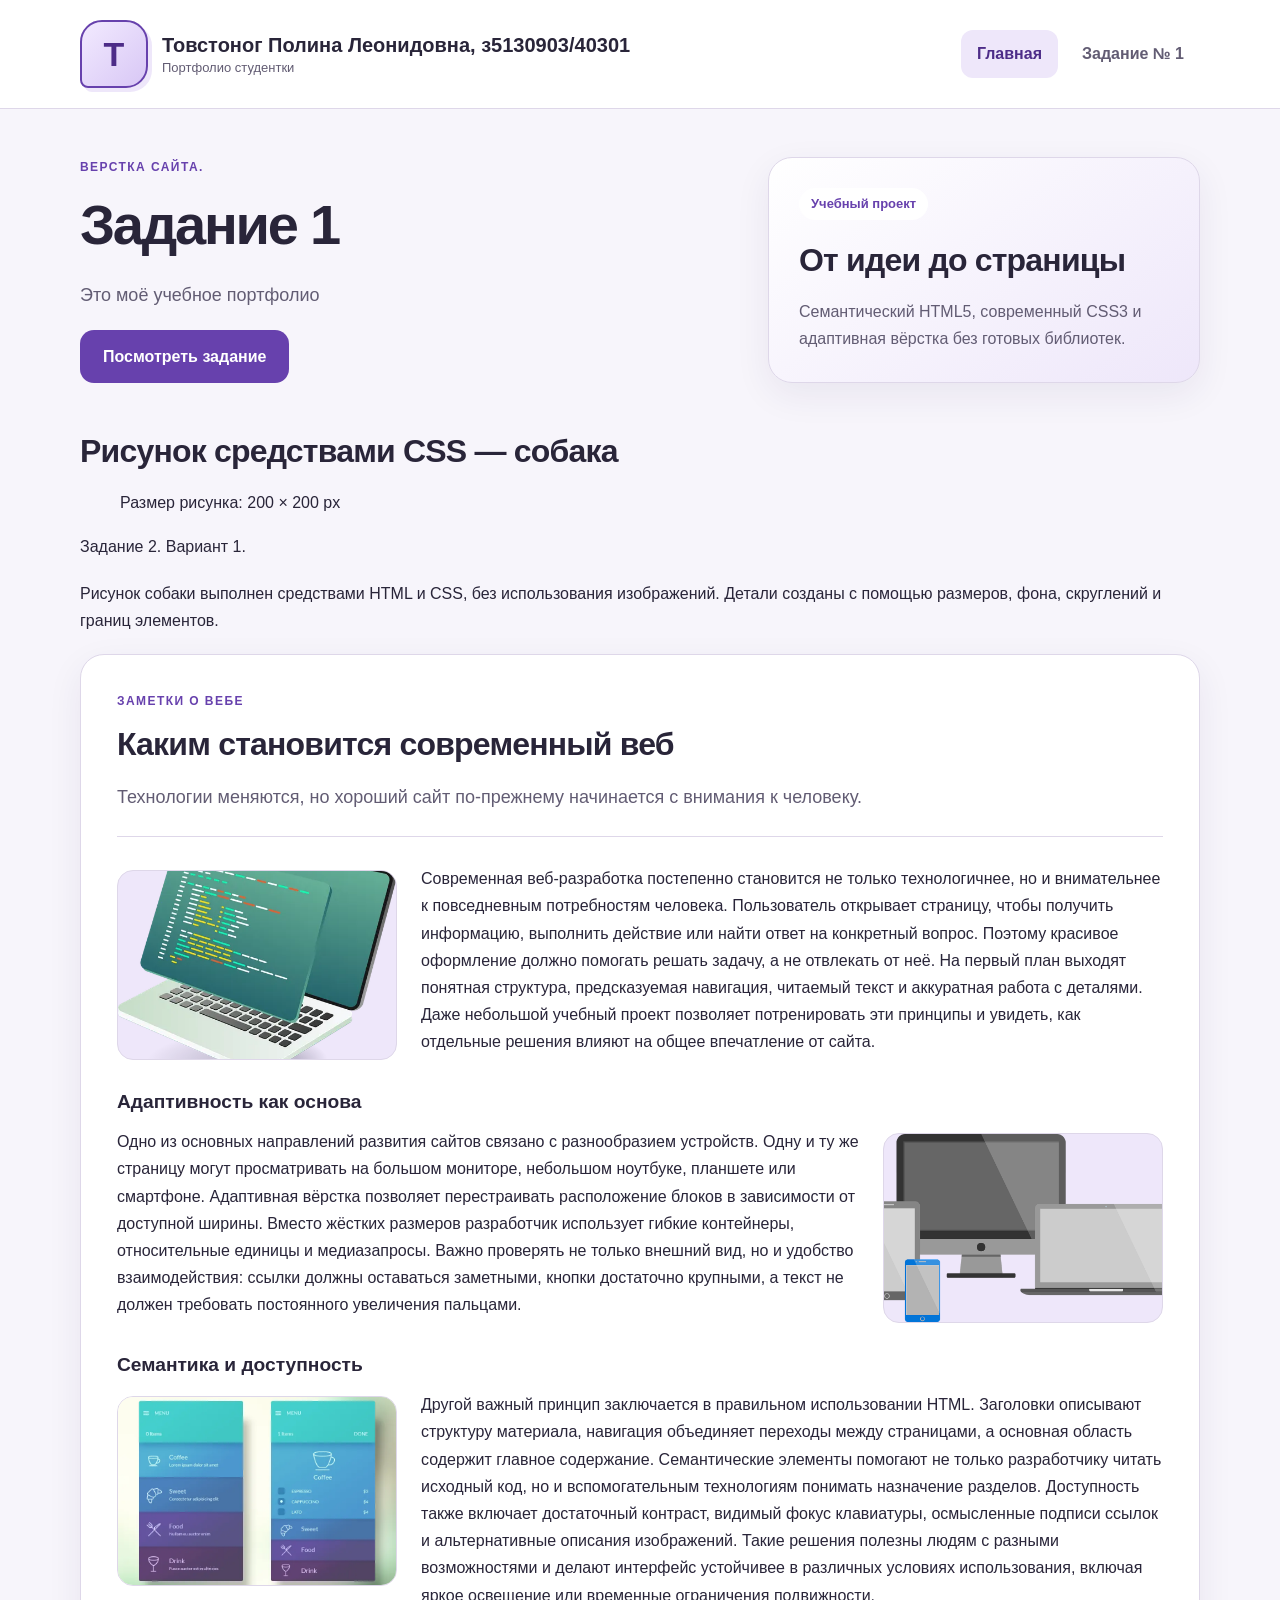
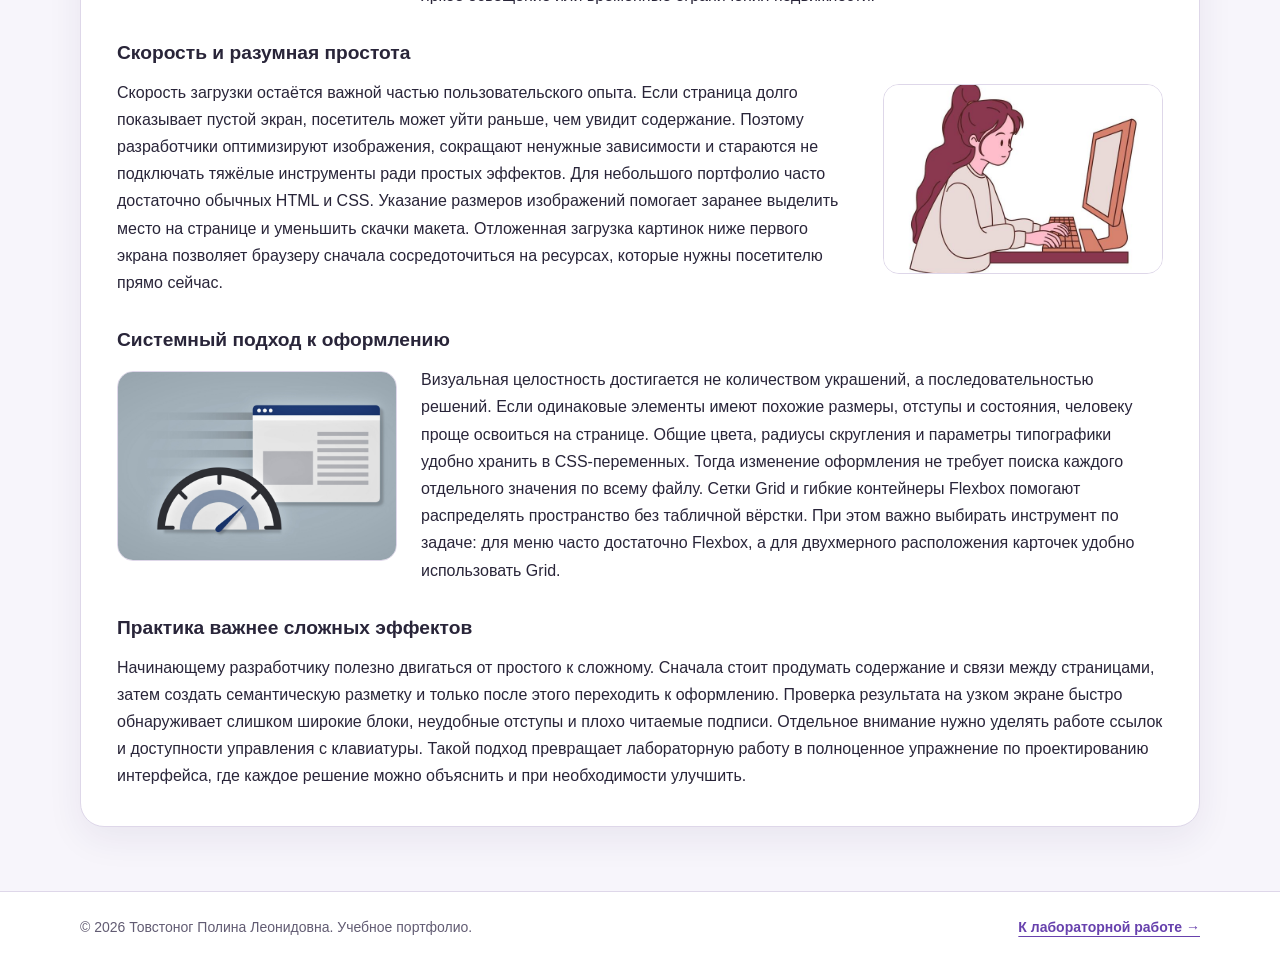
==== commit 3f61708c: "Update index.html" ====
--- a/index.html
+++ b/index.html
@@ -37,6 +37,52 @@
                 <p>Семантический HTML5, современный CSS3 и адаптивная вёрстка без готовых библиотек.</p> <!-- Перечисляем основные особенности реализации. -->
             </aside> <!-- Закрываем вспомогательную карточку. -->
         </section> <!-- Завершаем вводный раздел. -->
+<section class="drawing-card">
+          <h2 id="drawing-title">Рисунок средствами CSS — собака</h2>
+
+            <div class="drawing-layout">
+            <figure class="drawing-figure">
+
+            <div class="dog-pic" role="img">
+                <span class="tail"></span>
+
+                <span class="leg far-front"></span>
+                <span class="leg far-back"></span>
+                <span class="leg front"></span>
+                <span class="leg back"></span>
+
+                <span class="body"></span>
+                <span class="head"></span>
+                <span class="muzzle"></span>
+                <span class="nose"></span>
+                <span class="eye"></span>
+                <span class="ear"></span>
+
+                <span class="platform"></span>
+                <span class="paw front-paw"></span>
+                <span class="paw back-paw"></span>
+
+                <span class="stripes"></span>
+                <span class="triangle triangle-one"></span>
+                <span class="triangle triangle-two"></span>
+                <span class="triangle triangle-three"></span>
+                <span class="base"></span>
+            </div>
+
+            <figcaption>Размер рисунка: 200 × 200 px</figcaption>
+        </figure>
+
+        <div class="drawing-description">
+            <p>
+                Задание 2. Вариант 1.
+            </p>
+            <p>
+                Рисунок собаки выполнен средствами HTML и CSS, без использования изображений. Детали созданы с помощью
+                размеров, фона, скруглений и границ элементов.
+            </p>
+        </div>
+    </div>
+</section>
         <article class="article-card" aria-labelledby="article-title"> <!-- Создаём самостоятельную статью; её текст превышает 350 слов. -->
             <header class="article-header"> <!-- Выделяем вступительную часть статьи. -->
                 <p class="eyebrow">Заметки о вебе</p> <!-- Обозначаем рубрику статьи. -->
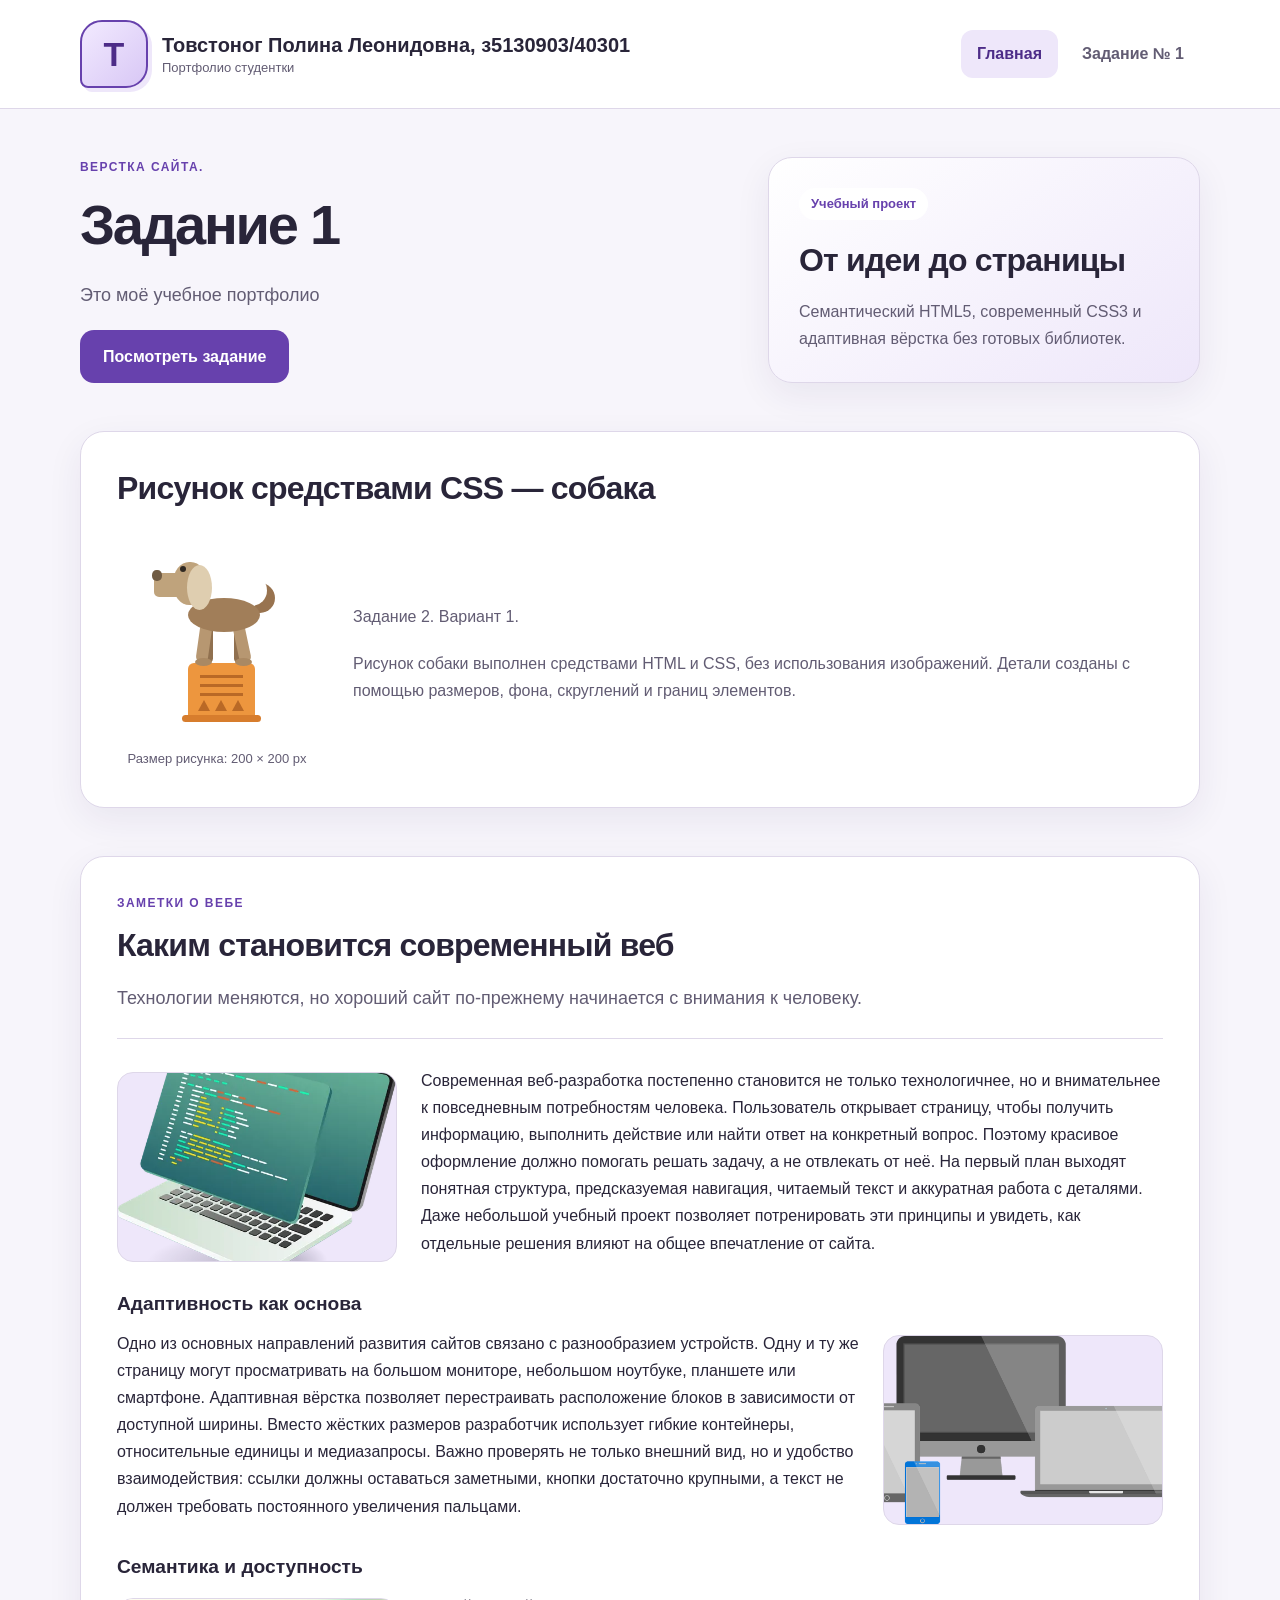
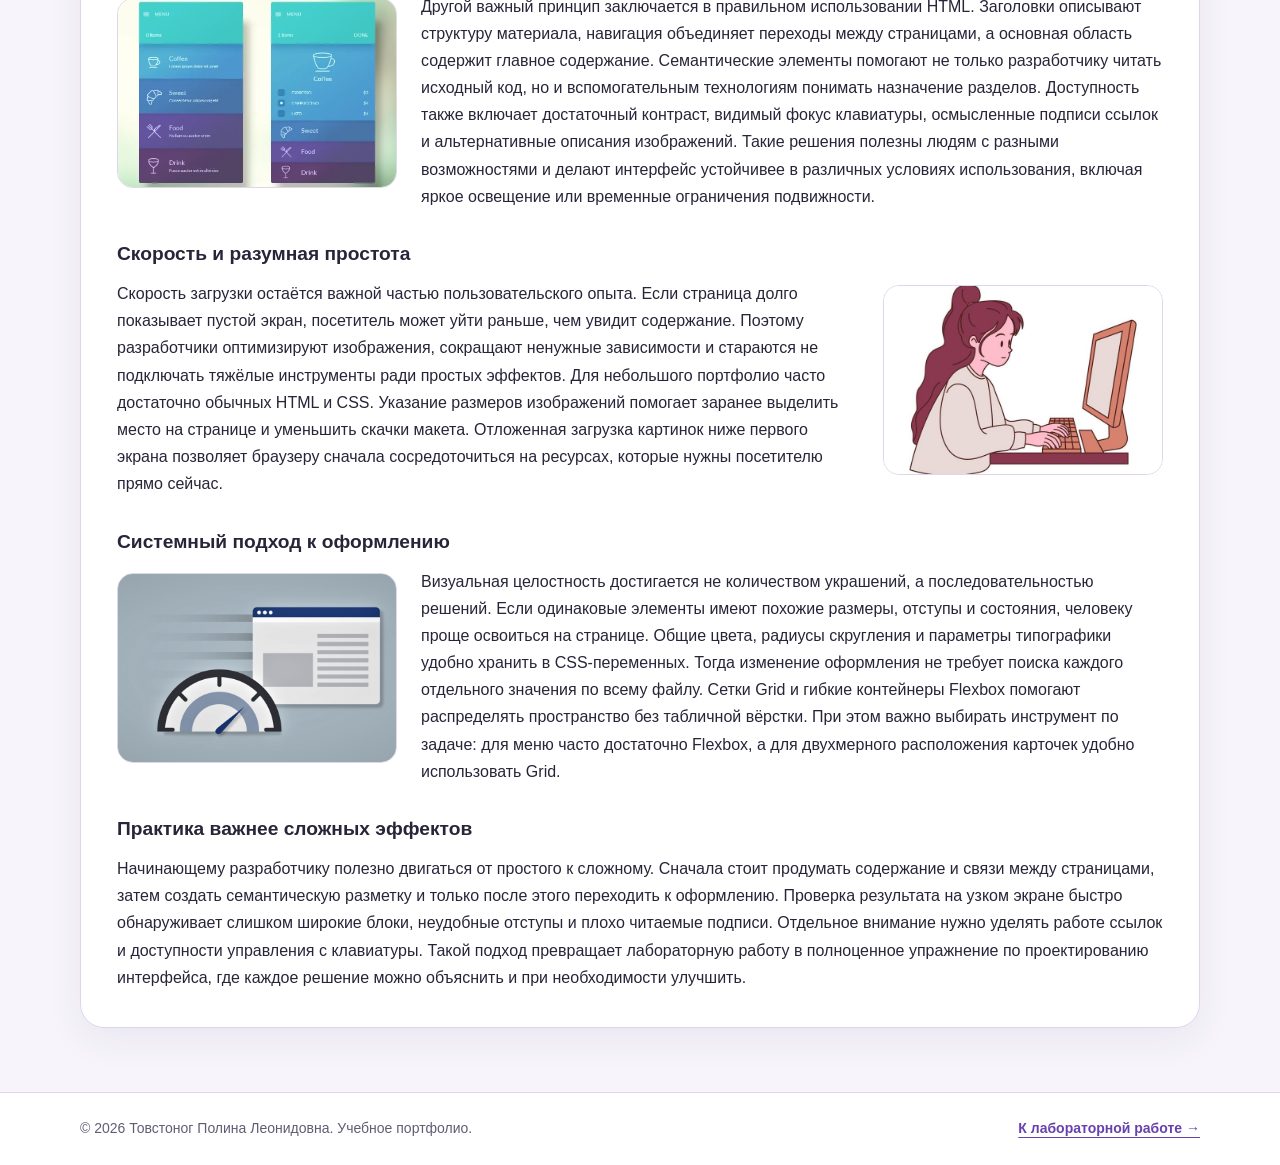
==== commit 488166ad: "Update index.html" ====
--- a/index.html
+++ b/index.html
@@ -6,6 +6,7 @@
     <meta name="description" content="Учебное портфолио Полины: знакомство, статья о веб-разработке и лабораторная работа по прототипированию."> <!-- Добавляем краткое описание страницы. -->
     <title>Товстоног Полина Леонидовна, з5130903/40301</title> <!-- Задаём название вкладки браузера. -->
     <link rel="stylesheet" href="style.css"> <!-- Подключаем общий внешний файл стилей для обеих страниц. -->
+    <link rel="stylesheet" href="pic.css">
 </head> <!-- Завершаем служебную часть документа. -->
 <body> <!-- Открываем видимую часть страницы. -->
     <a class="skip-link" href="#main-content">Перейти к содержимому</a> <!-- Позволяем пользователю клавиатуры быстро пропустить навигацию. -->
--- a/pic.css
+++ b/pic.css
@@ -0,0 +1,282 @@
+/* Область рисунка */
+.dog-pic {
+    position: relative;
+    width: 200px;
+    height: 200px;
+    background: white;
+    overflow: hidden;
+}
+
+/* Координаты деталей отсчитываются от области рисунка */
+.dog-pic span,
+.dog-pic .tail::after {
+    position: absolute;
+    display: block;
+    box-sizing: border-box;
+}
+
+/* Хвост-месяц */
+.dog-pic .tail {
+    left: 128px;
+    top: 47px;
+    width: 30px;
+    height: 30px;
+    background: #98734f;
+    border-radius: 50%;
+}
+
+/* Белый круг закрывает часть хвоста */
+.dog-pic .tail::after {
+    content: "";
+    left: -9px;
+    top: -8px;
+    width: 31px;
+    height: 31px;
+    background: white;
+    border-radius: 50%;
+}
+
+/* Общие свойства четырёх лап */
+.dog-pic .leg {
+    top: 89px;
+    width: 9px;
+    height: 38px;
+    background: #90704f;
+    border-radius: 6px;
+}
+
+.dog-pic .far-front {
+    left: 87px;
+}
+
+.dog-pic .far-back {
+    left: 117px;
+}
+
+/* Ближние лапы немного шире и светлее */
+.dog-pic .front,
+.dog-pic .back {
+    top: 87px;
+    width: 12px;
+    height: 40px;
+    background: #b79771;
+}
+
+.dog-pic .front {
+    left: 81px;
+    transform: rotate(8deg);
+}
+
+.dog-pic .back {
+    left: 119px;
+    transform: rotate(-12deg);
+}
+
+/* Туловище */
+.dog-pic .body {
+    left: 71px;
+    top: 62px;
+    width: 72px;
+    height: 34px;
+    background: #a17e59;
+    border-radius: 50%;
+}
+
+/* Голова и мордочка */
+.dog-pic .head,
+.dog-pic .muzzle {
+    background: #bfa37c;
+}
+
+.dog-pic .head {
+    left: 56px;
+    top: 26px;
+    width: 34px;
+    height: 43px;
+    border-radius: 48%;
+}
+
+.dog-pic .muzzle {
+    left: 37px;
+    top: 37px;
+    width: 36px;
+    height: 24px;
+    border-radius: 4px 12px 12px 5px;
+}
+
+/* Нос */
+.dog-pic .nose {
+    left: 35px;
+    top: 34px;
+    width: 10px;
+    height: 11px;
+    background: #705b43;
+    border-radius: 45%;
+}
+
+/* Глаз */
+.dog-pic .eye {
+    left: 63px;
+    top: 30px;
+    width: 6px;
+    height: 6px;
+    background: #302922;
+    border-radius: 50%;
+}
+
+/* Висячее ухо */
+.dog-pic .ear {
+    left: 70px;
+    top: 29px;
+    width: 25px;
+    height: 45px;
+    background: #dfceb0;
+    border-radius: 50%;
+}
+
+/* Постамент */
+.dog-pic .platform {
+    left: 71px;
+    top: 127px;
+    width: 67px;
+    height: 55px;
+    background: #ed963e;
+    border-radius: 6px 6px 2px 2px;
+}
+
+/* Ступни поверх постамента */
+.dog-pic .paw {
+    top: 122px;
+    width: 17px;
+    height: 8px;
+    background: #aa8963;
+    border-radius: 50%;
+}
+
+.dog-pic .front-paw {
+    left: 78px;
+}
+
+.dog-pic .back-paw {
+    left: 118px;
+}
+
+/* Одна полоска и две её копии с помощью тени */
+.dog-pic .stripes {
+    left: 83px;
+    top: 139px;
+    width: 43px;
+    height: 3px;
+    background: #b96926;
+    box-shadow: 0 9px #b96926, 0 18px #b96926;
+}
+
+/* Треугольники из границ элемента */
+.dog-pic .triangle {
+    top: 164px;
+    width: 0;
+    height: 0;
+    border-left: 6px solid transparent;
+    border-right: 6px solid transparent;
+    border-bottom: 11px solid #b96926;
+}
+
+.dog-pic .triangle-one {
+    left: 81px;
+}
+
+.dog-pic .triangle-two {
+    left: 98px;
+}
+
+.dog-pic .triangle-three {
+    left: 115px;
+}
+
+/* Основание постамента */
+.dog-pic .base {
+    left: 65px;
+    top: 179px;
+    width: 79px;
+    height: 7px;
+    background: #d77d2d;
+    border-radius: 5px;
+}
+
+/* Отдельная карточка рисунка */
+.drawing-card {
+    margin-bottom: 48px;
+    padding: 36px;
+    background: #ffffff;
+    border: 1px solid #ded7e9;
+    border-radius: 24px;
+    box-shadow: 0 12px 36px rgb(48 31 82 / 7%);
+}
+
+/* Заголовок карточки */
+.drawing-card h2 {
+    margin: 0 0 28px;
+}
+
+/* Рисунок слева, описание справа */
+.drawing-layout {
+    display: flex;
+    align-items: center;
+    gap: 36px;
+}
+
+/* Область рисунка и подписи */
+.drawing-figure {
+    flex: 0 0 200px;
+    margin: 0;
+    text-align: center;
+}
+
+/* Убираем отдельный фон и проверочную рамку */
+.drawing-card .dog-pic {
+    margin: 0 auto;
+    background: transparent;
+    outline: none;
+}
+
+/* Вырез хвоста сливается с белой карточкой */
+.drawing-card .tail::after,
+.drawing-card .dog-tail-cut {
+    background: #ffffff;
+}
+
+/* Подпись под собакой */
+.drawing-figure figcaption {
+    margin-top: 12px;
+    color: #625c73;
+    font-size: 13px;
+}
+
+/* Текст рядом с рисунком */
+.drawing-description {
+    flex: 1;
+    min-width: 0;
+    color: #625c73;
+}
+
+.drawing-description p:last-child {
+    margin-bottom: 0;
+}
+
+/* На телефоне описание располагается под рисунком */
+@media (max-width: 600px) {
+    .drawing-card {
+        padding: 22px;
+        margin-bottom: 28px;
+    }
+
+    .drawing-layout {
+        flex-direction: column;
+        gap: 24px;
+    }
+
+    .drawing-figure {
+        flex: none;
+        width: 200px;
+    }
+}
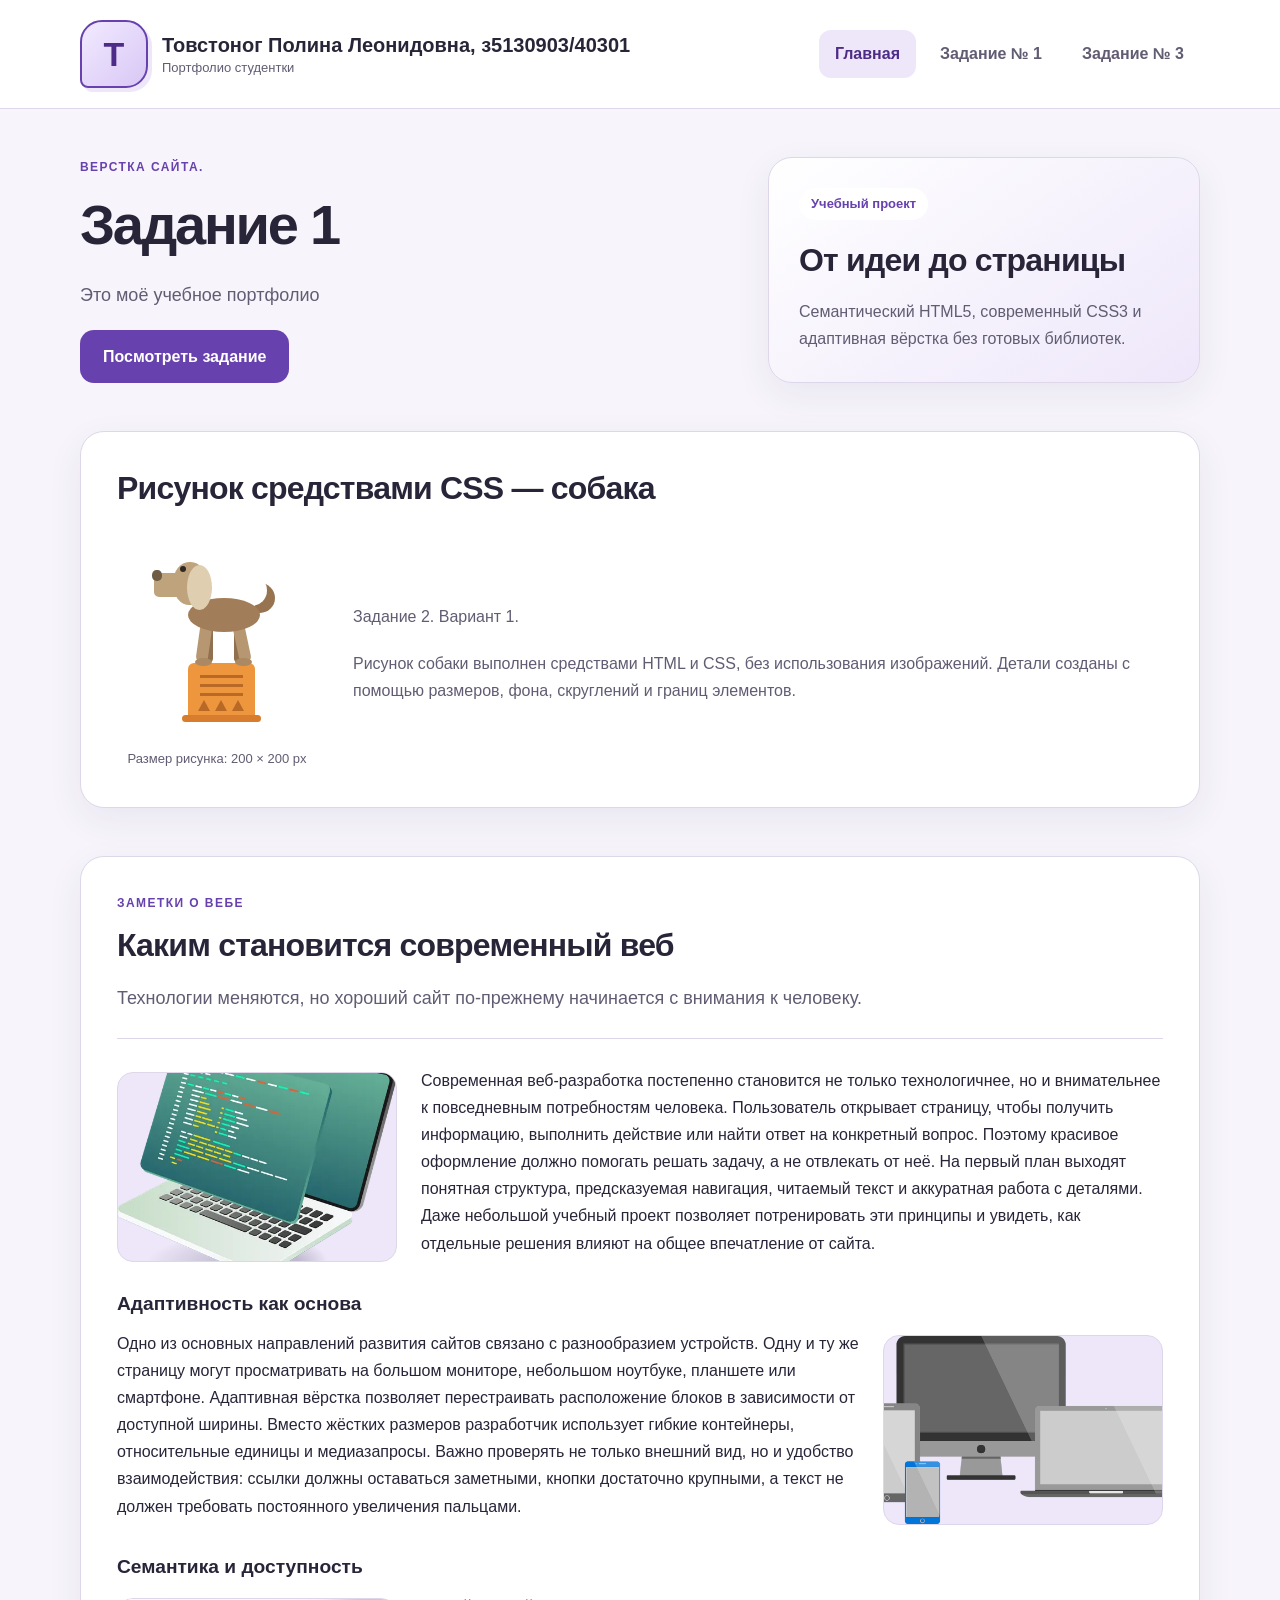
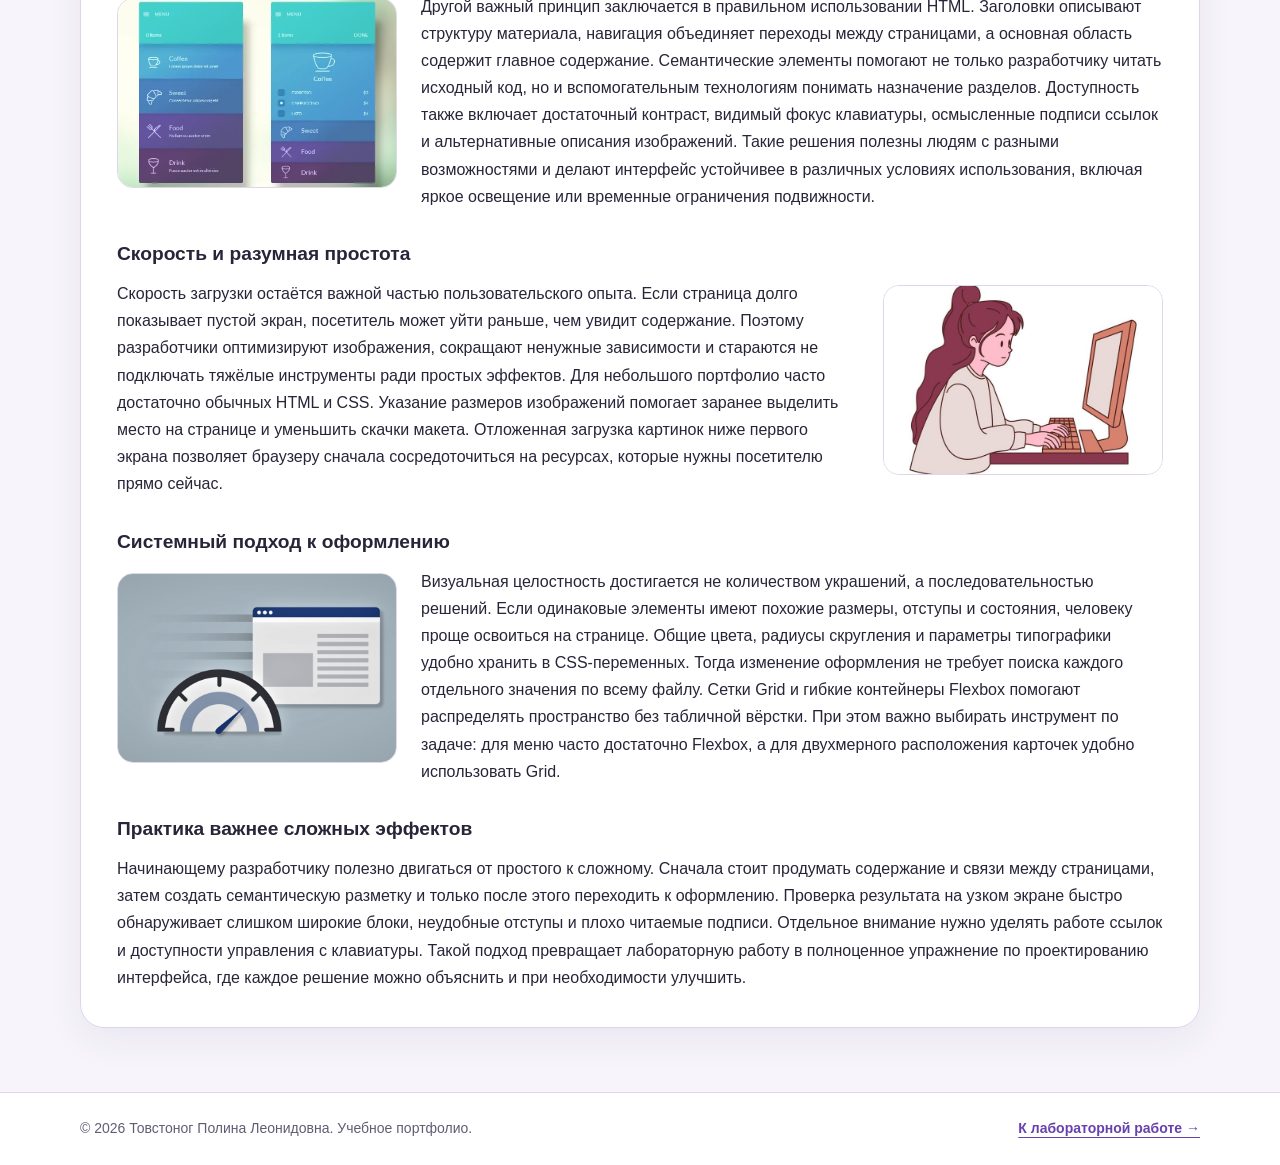
==== commit ed801387: "Update index.html" ====
--- a/index.html
+++ b/index.html
@@ -20,6 +20,7 @@
                 <ul class="nav-list"> <!-- Объединяем пункты меню в неупорядоченный список. -->
                     <li><a href="index.html" aria-current="page">Главная</a></li> <!-- Ссылаемся на главную и отмечаем её как текущую страницу. -->
                     <li><a href="task1.html">Задание № 1</a></li> <!-- Добавляем переход на отдельную страницу лабораторной работы. -->
+                    <li><a href="task3.html">Задание № 3</a></li>
                 </ul> <!-- Закрываем список пунктов меню. -->
             </nav> <!-- Завершаем навигационный блок. -->
         </div> <!-- Закрываем внутренний контейнер шапки. -->
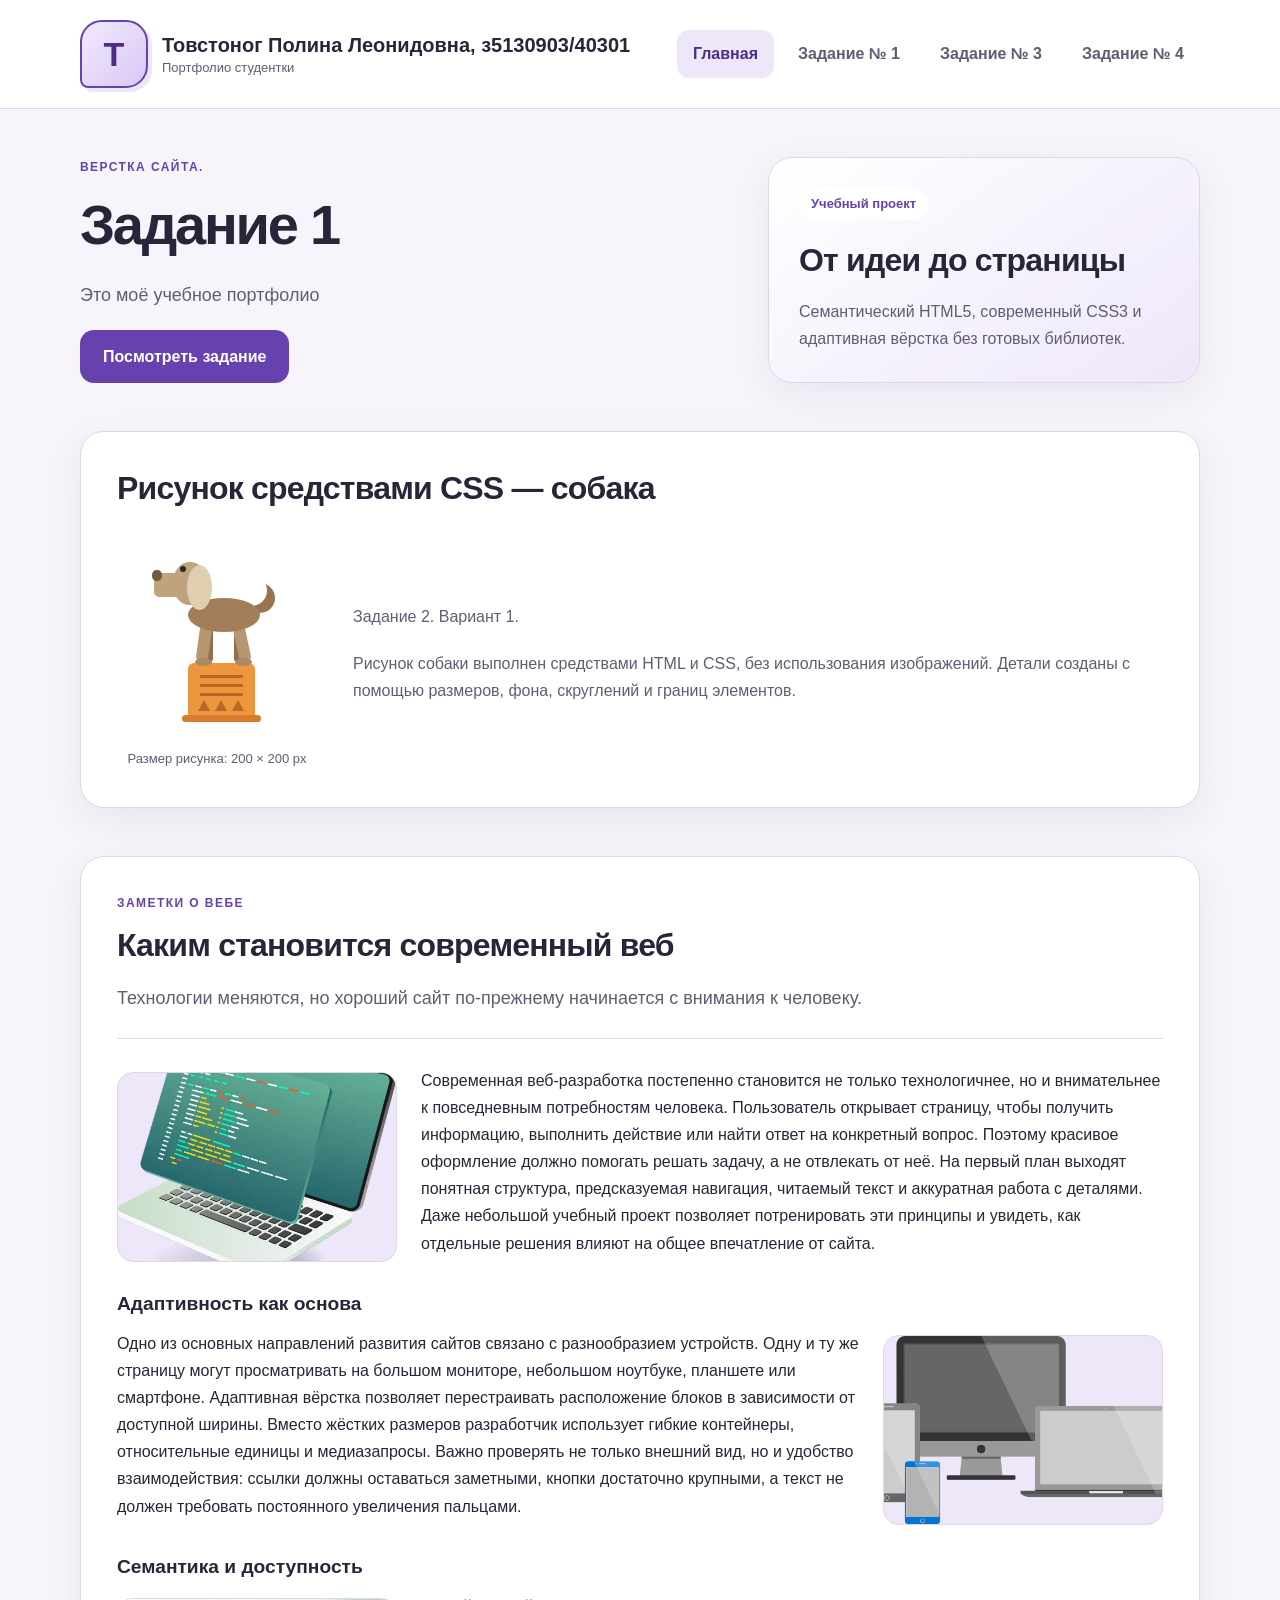
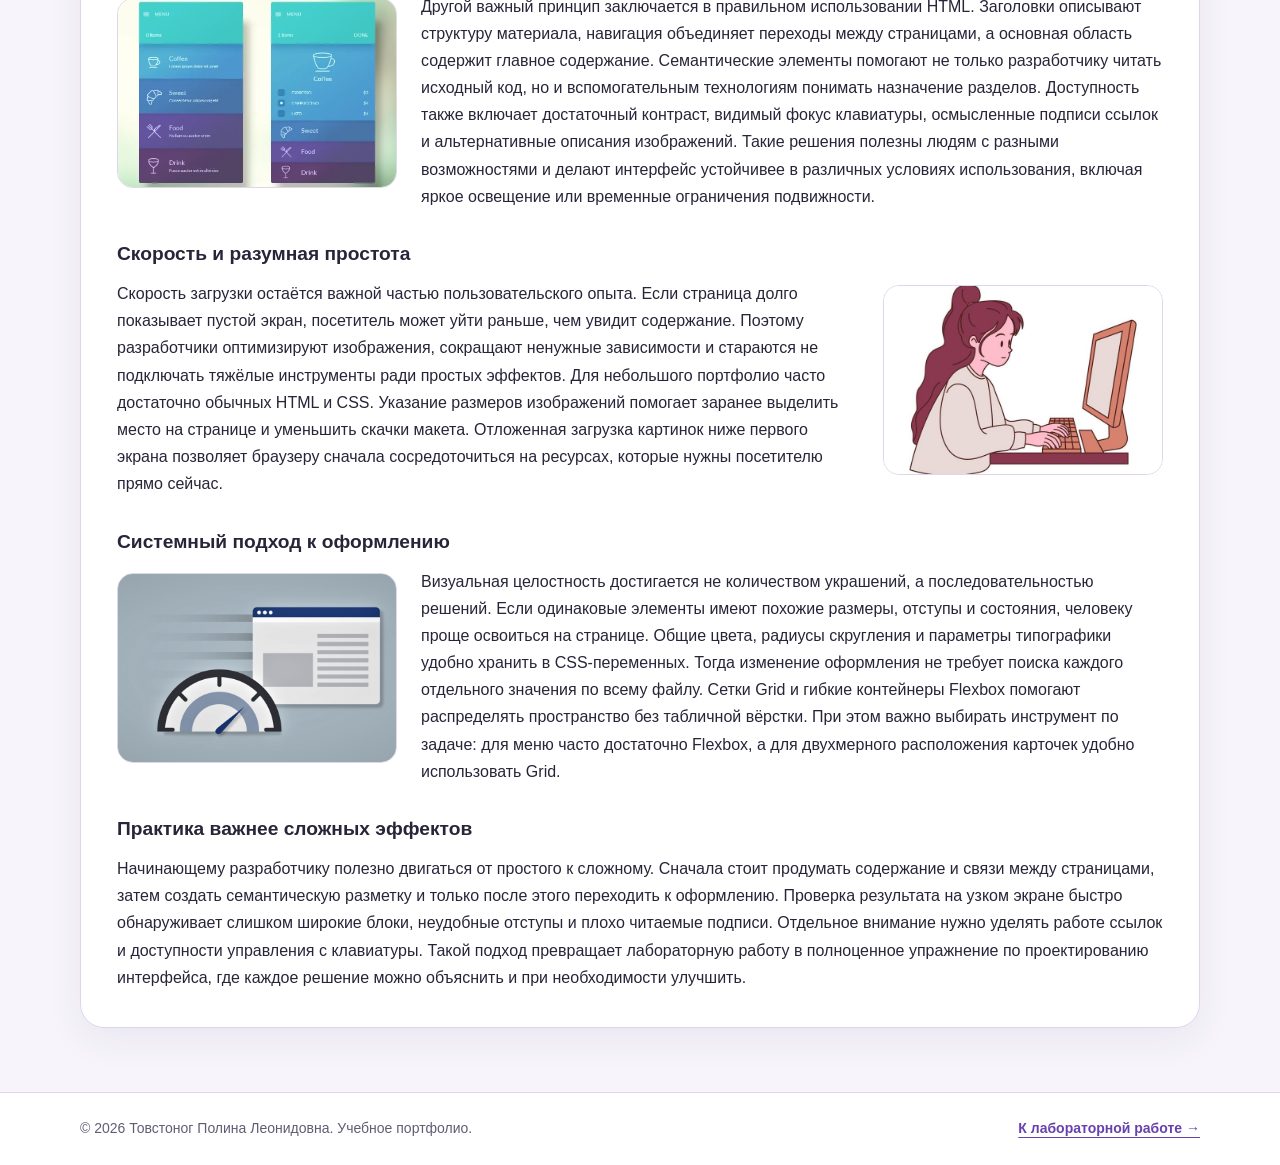
==== commit e522806e: "Update index.html" ====
--- a/index.html
+++ b/index.html
@@ -21,6 +21,7 @@
                     <li><a href="index.html" aria-current="page">Главная</a></li> <!-- Ссылаемся на главную и отмечаем её как текущую страницу. -->
                     <li><a href="task1.html">Задание № 1</a></li> <!-- Добавляем переход на отдельную страницу лабораторной работы. -->
                     <li><a href="task3.html">Задание № 3</a></li>
+                    <li><a href="task4.html">Задание № 4</a></li>
                 </ul> <!-- Закрываем список пунктов меню. -->
             </nav> <!-- Завершаем навигационный блок. -->
         </div> <!-- Закрываем внутренний контейнер шапки. -->
